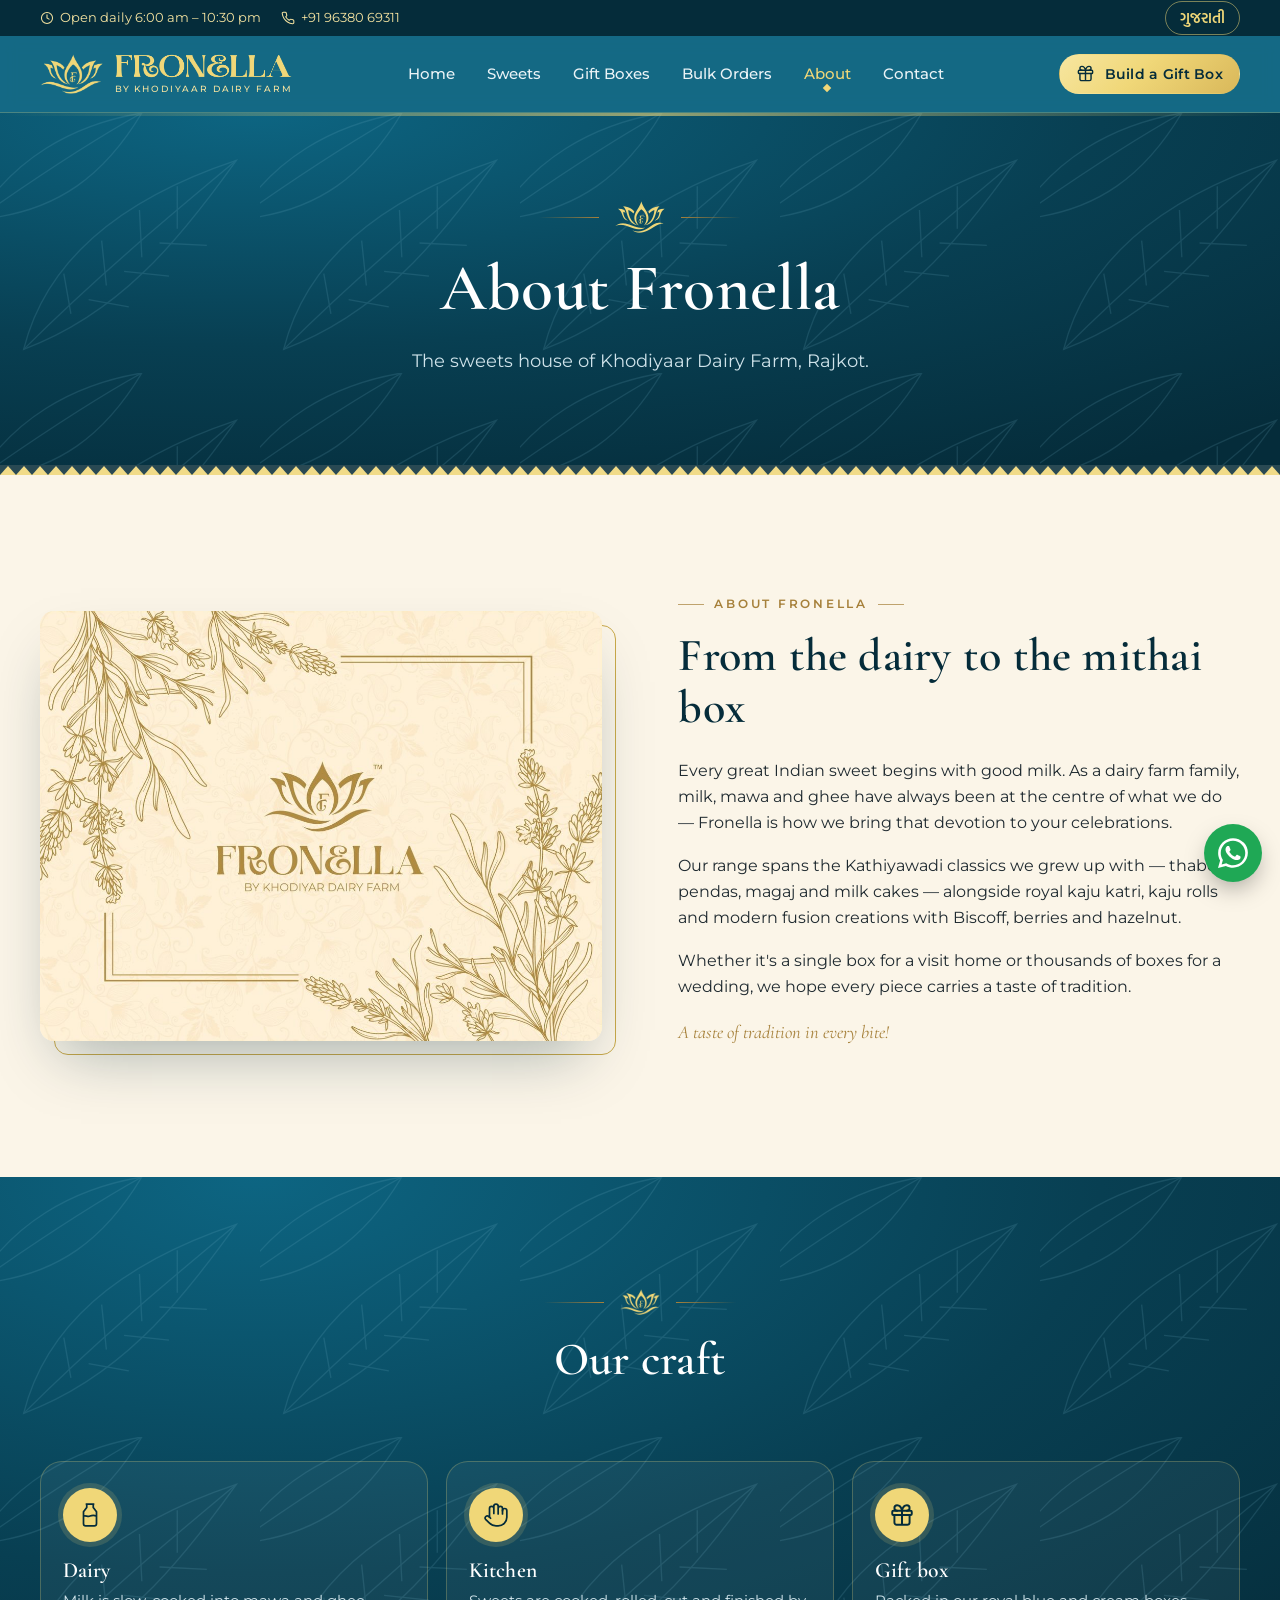
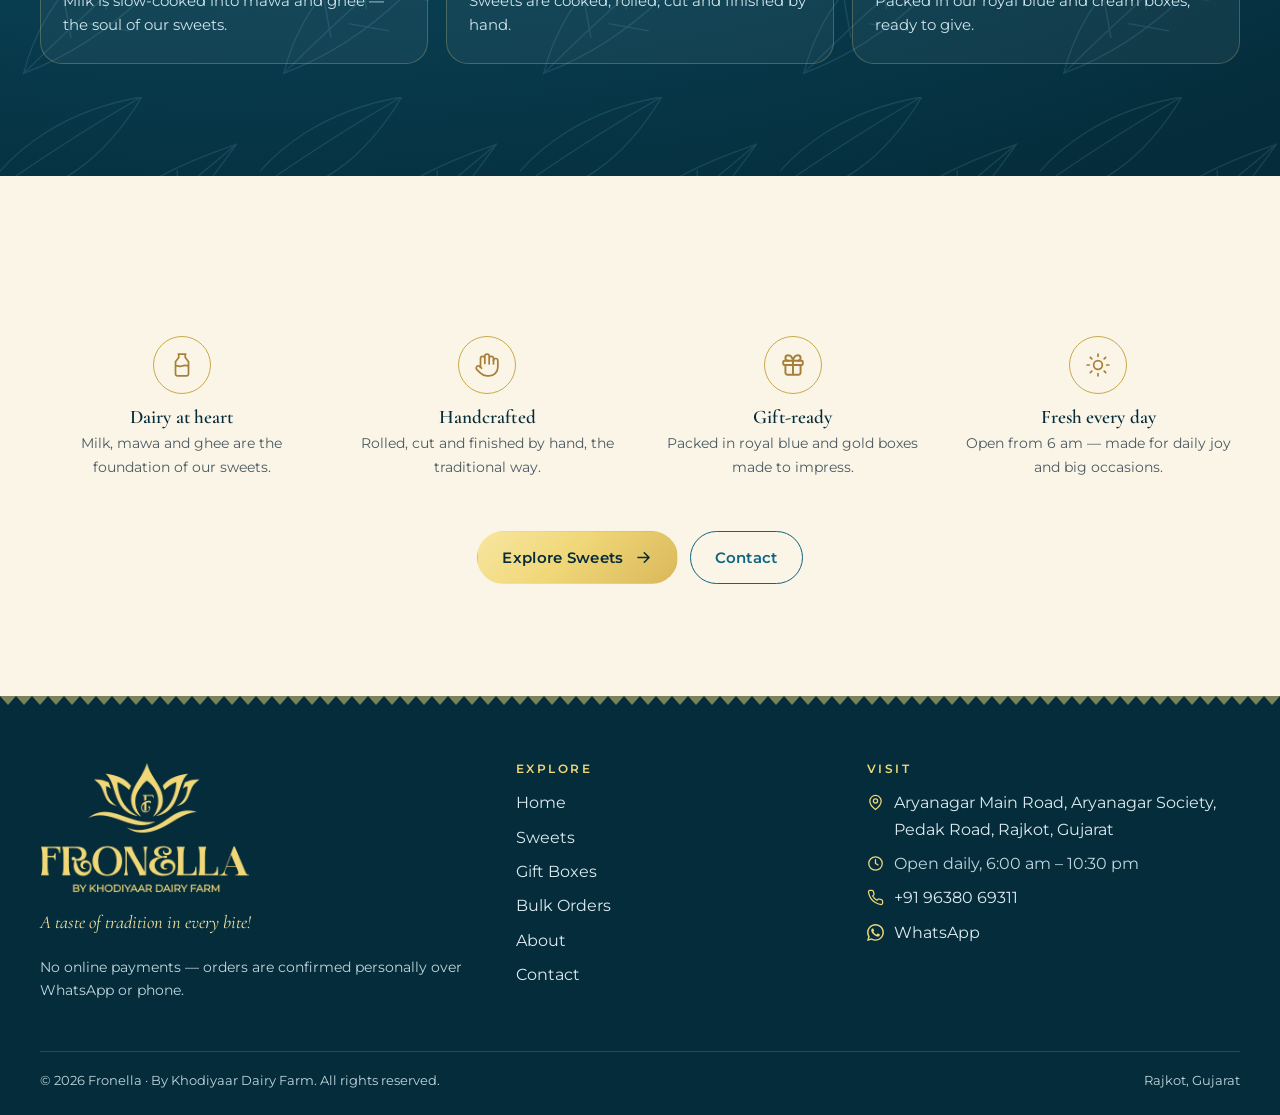
==== about.html @ 1dfb6f1a "home page design" ====
<!doctype html>
<html lang="en">
<head>
<meta charset="utf-8">
<meta name="viewport" content="width=device-width, initial-scale=1">
<title>About Fronella — By Khodiyaar Dairy Farm</title>
<meta name="description" content="Fronella is the sweets house of Khodiyaar Dairy Farm in Rajkot, Gujarat.">
<meta name="theme-color" content="#0D6582">
<meta property="og:title" content="About Fronella — By Khodiyaar Dairy Farm">
<meta property="og:description" content="Fronella is the sweets house of Khodiyaar Dairy Farm in Rajkot, Gujarat.">
<meta property="og:image" content="assets/img/og-image.jpg">
<meta property="og:type" content="website">
<link rel="icon" type="image/png" href="assets/img/favicon.png">
<link rel="apple-touch-icon" href="assets/img/apple-touch-icon.png">
<link rel="preconnect" href="https://fonts.googleapis.com">
<link rel="preconnect" href="https://fonts.gstatic.com" crossorigin>
<link rel="stylesheet" href="https://fonts.googleapis.com/css2?family=Cormorant+Garamond:ital,wght@0,500;0,600;0,700;1,500&family=Hind+Vadodara:wght@400;500;600&family=Montserrat:wght@400;500;600;700&family=Noto+Serif+Gujarati:wght@500;600&display=swap">
<link rel="stylesheet" href="assets/css/style.css">
</head>
<body data-page="about">
<a class="sr-only" href="#main" data-i18n="skip">Skip to content</a>
<div class="topbar">
  <div class="container">
    <div class="tb-left">
      <span class="tb-hours"><svg viewBox="0 0 24 24" fill="none" stroke="currentColor" stroke-width="1.8" stroke-linecap="round" aria-hidden="true"><circle cx="12" cy="12" r="9.5"/><path d="M12 6.5V12l3.5 2"/></svg><span data-i18n="top.hours">Open daily 6:00 am – 10:30 pm</span></span>
      <a data-href="tel" href="tel:+919638069311"><svg viewBox="0 0 24 24" fill="none" stroke="currentColor" stroke-width="1.8" stroke-linecap="round" stroke-linejoin="round" aria-hidden="true"><path d="M22 16.9v3a2 2 0 0 1-2.2 2 19.8 19.8 0 0 1-8.6-3.1 19.5 19.5 0 0 1-6-6A19.8 19.8 0 0 1 2.1 4.2 2 2 0 0 1 4.1 2h3a2 2 0 0 1 2 1.7c.1 1 .4 1.9.7 2.8a2 2 0 0 1-.5 2.1L8 9.9a16 16 0 0 0 6 6l1.3-1.3a2 2 0 0 1 2.1-.4c.9.3 1.8.6 2.8.7a2 2 0 0 1 1.7 2z"/></svg><span class="tb-num" data-site="phone">+91 96380 69311</span></a>
    </div>
    <button class="lang-toggle" type="button" data-i18n-aria="lang.label" aria-label="Switch language"><span class="gu-font" data-i18n="lang.switch">ગુજરાતી</span></button>
  </div>
</div>
<header class="site-header">
  <div class="container nav">
    <a class="brand" href="index.html" aria-label="Fronella — home">
      <img class="lotus" src="assets/img/lotus-gold.png" alt="" width="63" height="40">
      <span class="brand-text"><img class="wordmark" src="assets/img/wordmark-gold.png" alt="Fronella" width="158" height="24"><small data-site="byline">By Khodiyaar Dairy Farm</small></span>
    </a>
    <nav aria-label="Main">
      <ul class="nav-links" id="nav-links">
        <li><a href="index.html" data-nav="home" data-i18n="nav.home">Home</a></li>
        <li><a href="sweets.html" data-nav="sweets" data-i18n="nav.sweets">Sweets</a></li>
        <li><a href="gift-boxes.html" data-nav="gift" data-i18n="nav.gift">Gift Boxes</a></li>
        <li><a href="bulk-orders.html" data-nav="bulk" data-i18n="nav.bulk">Bulk Orders</a></li>
        <li><a href="about.html" data-nav="about" data-i18n="nav.about">About</a></li>
        <li><a href="contact.html" data-nav="contact" data-i18n="nav.contact">Contact</a></li>
      </ul>
    </nav>
    <div class="nav-cta">
      <a class="btn btn-gold btn-sm" href="gift-boxes.html#builder"><svg viewBox="0 0 24 24" fill="none" stroke="currentColor" stroke-width="1.8" stroke-linecap="round" stroke-linejoin="round" aria-hidden="true"><rect x="3" y="8" width="18" height="4" rx="1"/><path d="M12 8v13M19 12v7a2 2 0 0 1-2 2H7a2 2 0 0 1-2-2v-7M7.5 8a2.5 2.5 0 0 1 0-5C11 3 12 8 12 8s1-5 4.5-5a2.5 2.5 0 0 1 0 5"/></svg><span data-i18n="cta.build">Build a Gift Box</span></a>
      <button class="menu-btn" type="button" aria-controls="nav-links" aria-expanded="false" data-i18n-aria="nav.menu" aria-label="Menu"><svg viewBox="0 0 24 24" fill="none" stroke="currentColor" stroke-width="1.8" stroke-linecap="round" aria-hidden="true"><path d="M4 7h16M4 12h16M4 17h10"/></svg></button>
    </div>
  </div>
</header>
<main id="main">
<section class="page-hero bg-deep leaf-bg">
    <div class="container">
      <div class="divider-lotus"><img src="assets/img/lotus-gold.png" alt="" width="50" height="32"></div>
      <h1 data-i18n="about.title">About Fronella</h1>
      <p class="lead" data-i18n="about.lead">The sweets house of Khodiyaar Dairy Farm, Rajkot.</p>
    </div>
  </section>
  <div class="gold-border" style="background-color:var(--teal-900)"></div>
  <section class="section">
    <div class="container split">
      <div class="reveal"><div class="frame-img"><img src="assets/img/box-classic-cream.jpg" alt="Fronella classic cream gift box" width="1100" height="843" loading="lazy"></div></div>
      <div class="reveal">
        <span class="eyebrow" data-i18n="home.about.eyebrow">About Fronella</span>
        <h2 data-i18n="about.story.title">From the dairy to the mithai box</h2>
        <p data-i18n="about.story.p1"></p>
        <p data-i18n="about.story.p2"></p>
        <p data-i18n="about.story.p3"></p>
        <p class="footer-tag" style="color:var(--antique)" data-i18n="tagline">A taste of tradition in every bite!</p>
      </div>
    </div>
  </section>
  <section class="section bg-deep leaf-bg">
    <div class="container">
      <div class="section-head center"><div class="divider-lotus"><img src="assets/img/lotus-gold.png" alt="" width="41" height="26"></div><h2 data-i18n="about.process.title">Our craft</h2></div>
      <div class="occ-grid" style="grid-template-columns:repeat(auto-fit,minmax(220px,1fr))">
        <div class="occ-card reveal"><span class="ic"><svg viewBox="0 0 24 24" fill="none" stroke="currentColor" stroke-width="1.6" stroke-linejoin="round" aria-hidden="true"><path d="M8 2h8M9 2v3l-3 4v11a2 2 0 0 0 2 2h8a2 2 0 0 0 2-2V9l-3-4V2"/><path d="M6 13c2-1 4 1 6 0s4-1 6 0"/></svg></span><h3 data-i18n="about.p1">Dairy</h3><p data-i18n="about.p1.d"></p></div>
        <div class="occ-card reveal"><span class="ic"><svg viewBox="0 0 24 24" fill="none" stroke="currentColor" stroke-width="1.6" stroke-linecap="round" stroke-linejoin="round" aria-hidden="true"><path d="M18 11V6a2 2 0 0 0-4 0v5M14 10V4a2 2 0 0 0-4 0v6M10 10.5V6a2 2 0 0 0-4 0v8"/><path d="M18 8a2 2 0 1 1 4 0v6a8 8 0 0 1-8 8h-2c-2.8 0-4.5-.9-6-2.4l-3.6-3.6a2 2 0 0 1 2.8-2.8L7 15"/></svg></span><h3 data-i18n="about.p2">Kitchen</h3><p data-i18n="about.p2.d"></p></div>
        <div class="occ-card reveal"><span class="ic"><svg viewBox="0 0 24 24" fill="none" stroke="currentColor" stroke-width="1.8" stroke-linecap="round" stroke-linejoin="round" aria-hidden="true"><rect x="3" y="8" width="18" height="4" rx="1"/><path d="M12 8v13M19 12v7a2 2 0 0 1-2 2H7a2 2 0 0 1-2-2v-7M7.5 8a2.5 2.5 0 0 1 0-5C11 3 12 8 12 8s1-5 4.5-5a2.5 2.5 0 0 1 0 5"/></svg></span><h3 data-i18n="about.p3">Gift box</h3><p data-i18n="about.p3.d"></p></div>
      </div>
    </div>
  </section>
  <section class="section">
    <div class="container">
      <div class="values">
        <div class="value reveal"><span class="ic"><svg viewBox="0 0 24 24" fill="none" stroke="currentColor" stroke-width="1.6" stroke-linejoin="round" aria-hidden="true"><path d="M8 2h8M9 2v3l-3 4v11a2 2 0 0 0 2 2h8a2 2 0 0 0 2-2V9l-3-4V2"/><path d="M6 13c2-1 4 1 6 0s4-1 6 0"/></svg></span><h3 data-i18n="val.dairy">Dairy at heart</h3><p data-i18n="val.dairy.d">Milk, mawa and ghee are the foundation of our sweets.</p></div>
        <div class="value reveal"><span class="ic"><svg viewBox="0 0 24 24" fill="none" stroke="currentColor" stroke-width="1.6" stroke-linecap="round" stroke-linejoin="round" aria-hidden="true"><path d="M18 11V6a2 2 0 0 0-4 0v5M14 10V4a2 2 0 0 0-4 0v6M10 10.5V6a2 2 0 0 0-4 0v8"/><path d="M18 8a2 2 0 1 1 4 0v6a8 8 0 0 1-8 8h-2c-2.8 0-4.5-.9-6-2.4l-3.6-3.6a2 2 0 0 1 2.8-2.8L7 15"/></svg></span><h3 data-i18n="val.hand">Handcrafted</h3><p data-i18n="val.hand.d">Rolled, cut and finished by hand, the traditional way.</p></div>
        <div class="value reveal"><span class="ic"><svg viewBox="0 0 24 24" fill="none" stroke="currentColor" stroke-width="1.8" stroke-linecap="round" stroke-linejoin="round" aria-hidden="true"><rect x="3" y="8" width="18" height="4" rx="1"/><path d="M12 8v13M19 12v7a2 2 0 0 1-2 2H7a2 2 0 0 1-2-2v-7M7.5 8a2.5 2.5 0 0 1 0-5C11 3 12 8 12 8s1-5 4.5-5a2.5 2.5 0 0 1 0 5"/></svg></span><h3 data-i18n="val.gift">Gift-ready</h3><p data-i18n="val.gift.d">Packed in royal blue and gold boxes made to impress.</p></div>
        <div class="value reveal"><span class="ic"><svg viewBox="0 0 24 24" fill="none" stroke="currentColor" stroke-width="1.6" stroke-linecap="round" aria-hidden="true"><circle cx="12" cy="12" r="4"/><path d="M12 2v2M12 20v2M4.9 4.9l1.4 1.4M17.7 17.7l1.4 1.4M2 12h2M20 12h2M4.9 19.1l1.4-1.4M17.7 6.3l1.4-1.4"/></svg></span><h3 data-i18n="val.fresh">Fresh every day</h3><p data-i18n="val.fresh.d">Open from 6 am — made for daily joy and big occasions.</p></div>
      </div>
      <div class="btn-row" style="justify-content:center;margin-top:44px">
        <a class="btn btn-gold" href="sweets.html"><span data-i18n="cta.explore">Explore Sweets</span><svg viewBox="0 0 24 24" fill="none" stroke="currentColor" stroke-width="2" stroke-linecap="round" stroke-linejoin="round" aria-hidden="true"><path d="M5 12h14M13 6l6 6-6 6"/></svg></a>
        <a class="btn btn-outline" href="contact.html"><span data-i18n="nav.contact">Contact</span></a>
      </div>
    </div>
  </section>

</main>
<footer class="site-footer">
  <div class="gold-border flip"></div>
  <div class="container">
    <div class="footer-grid">
      <div>
        <img class="footer-logo" src="assets/img/logo-gold.png" alt="Fronella — By Khodiyaar Dairy Farm" width="210" height="132" loading="lazy">
        <p class="footer-tag" data-i18n="tagline">A taste of tradition in every bite!</p>
        <p style="font-size:.85rem" data-i18n="footer.note">No online payments — orders are confirmed personally over WhatsApp or phone.</p>
      </div>
      <div>
        <h4 data-i18n="footer.explore">Explore</h4>
        <ul>
          <li><a href="index.html" data-i18n="nav.home">Home</a></li>
          <li><a href="sweets.html" data-i18n="nav.sweets">Sweets</a></li>
          <li><a href="gift-boxes.html" data-i18n="nav.gift">Gift Boxes</a></li>
          <li><a href="bulk-orders.html" data-i18n="nav.bulk">Bulk Orders</a></li>
          <li><a href="about.html" data-i18n="nav.about">About</a></li>
          <li><a href="contact.html" data-i18n="nav.contact">Contact</a></li>
        </ul>
      </div>
      <div>
        <h4 data-i18n="footer.visit">Visit</h4>
        <ul class="footer-contact">
          <li><svg viewBox="0 0 24 24" fill="none" stroke="currentColor" stroke-width="1.8" stroke-linecap="round" stroke-linejoin="round" aria-hidden="true"><path d="M20 10c0 6-8 12-8 12s-8-6-8-12a8 8 0 0 1 16 0z"/><circle cx="12" cy="10" r="3"/></svg><a data-href="map" href="#" target="_blank" rel="noopener"><span data-site="address">Aryanagar Main Road, Aryanagar Society, Pedak Road, Rajkot, Gujarat</span></a></li>
          <li><svg viewBox="0 0 24 24" fill="none" stroke="currentColor" stroke-width="1.8" stroke-linecap="round" aria-hidden="true"><circle cx="12" cy="12" r="9.5"/><path d="M12 6.5V12l3.5 2"/></svg><span data-site="hours">Open daily, 6:00 am – 10:30 pm</span></li>
          <li><svg viewBox="0 0 24 24" fill="none" stroke="currentColor" stroke-width="1.8" stroke-linecap="round" stroke-linejoin="round" aria-hidden="true"><path d="M22 16.9v3a2 2 0 0 1-2.2 2 19.8 19.8 0 0 1-8.6-3.1 19.5 19.5 0 0 1-6-6A19.8 19.8 0 0 1 2.1 4.2 2 2 0 0 1 4.1 2h3a2 2 0 0 1 2 1.7c.1 1 .4 1.9.7 2.8a2 2 0 0 1-.5 2.1L8 9.9a16 16 0 0 0 6 6l1.3-1.3a2 2 0 0 1 2.1-.4c.9.3 1.8.6 2.8.7a2 2 0 0 1 1.7 2z"/></svg><a data-href="tel" href="tel:+919638069311"><span data-site="phone">+91 96380 69311</span></a></li>
          <li><svg viewBox="0 0 24 24" fill="currentColor" aria-hidden="true"><path d="M17.5 14.4c-.3-.1-1.8-.9-2-1-.3-.1-.5-.1-.7.1-.2.3-.8 1-.9 1.2-.2.2-.3.2-.6.1-.3-.1-1.3-.5-2.4-1.5-.9-.8-1.5-1.8-1.7-2.1-.2-.3 0-.5.1-.6l.4-.5c.2-.2.2-.3.3-.5.1-.2 0-.4 0-.5l-.9-2.2c-.2-.6-.5-.5-.7-.5h-.6c-.2 0-.5.1-.8.4-.3.3-1 1-1 2.5s1.1 2.9 1.2 3.1c.1.2 2.1 3.2 5.1 4.5.7.3 1.3.5 1.7.6.7.2 1.4.2 1.9.1.6-.1 1.8-.7 2-1.4.2-.7.2-1.3.2-1.4-.1-.1-.3-.2-.6-.3zM12 21.8c-1.8 0-3.5-.5-5-1.4l-.4-.2-3.7 1 1-3.6-.2-.4C2.7 15.6 2.2 13.8 2.2 12 2.2 6.6 6.6 2.2 12 2.2c2.6 0 5.1 1 6.9 2.9 1.8 1.8 2.9 4.3 2.9 6.9 0 5.4-4.4 9.8-9.8 9.8zm8.4-18.2C18.1 1.3 15.2.1 12 .1 5.5.1.1 5.4.1 12c0 2.1.5 4.1 1.6 5.9L0 24l6.3-1.7c1.7.9 3.7 1.4 5.7 1.4 6.6 0 11.9-5.3 11.9-11.9 0-3.2-1.2-6.2-3.5-8.4z"/></svg><a data-href="wa" href="https://wa.me/919638069311" target="_blank" rel="noopener">WhatsApp</a></li>
        </ul>
      </div>
    </div>
    <div class="footer-bottom">
      <span>© <span id="year">2026</span> Fronella · <span data-site="byline">By Khodiyaar Dairy Farm</span>. <span data-i18n="footer.rights">All rights reserved.</span></span>
      <span>Rajkot, Gujarat</span>
    </div>
  </div>
</footer>
<a class="wa-float" data-href="wa" href="https://wa.me/919638069311" target="_blank" rel="noopener" aria-label="WhatsApp"><svg viewBox="0 0 24 24" fill="currentColor" aria-hidden="true"><path d="M17.5 14.4c-.3-.1-1.8-.9-2-1-.3-.1-.5-.1-.7.1-.2.3-.8 1-.9 1.2-.2.2-.3.2-.6.1-.3-.1-1.3-.5-2.4-1.5-.9-.8-1.5-1.8-1.7-2.1-.2-.3 0-.5.1-.6l.4-.5c.2-.2.2-.3.3-.5.1-.2 0-.4 0-.5l-.9-2.2c-.2-.6-.5-.5-.7-.5h-.6c-.2 0-.5.1-.8.4-.3.3-1 1-1 2.5s1.1 2.9 1.2 3.1c.1.2 2.1 3.2 5.1 4.5.7.3 1.3.5 1.7.6.7.2 1.4.2 1.9.1.6-.1 1.8-.7 2-1.4.2-.7.2-1.3.2-1.4-.1-.1-.3-.2-.6-.3zM12 21.8c-1.8 0-3.5-.5-5-1.4l-.4-.2-3.7 1 1-3.6-.2-.4C2.7 15.6 2.2 13.8 2.2 12 2.2 6.6 6.6 2.2 12 2.2c2.6 0 5.1 1 6.9 2.9 1.8 1.8 2.9 4.3 2.9 6.9 0 5.4-4.4 9.8-9.8 9.8zm8.4-18.2C18.1 1.3 15.2.1 12 .1 5.5.1.1 5.4.1 12c0 2.1.5 4.1 1.6 5.9L0 24l6.3-1.7c1.7.9 3.7 1.4 5.7 1.4 6.6 0 11.9-5.3 11.9-11.9 0-3.2-1.2-6.2-3.5-8.4z"/></svg></a>
<script src="assets/js/data.js"></script>
<script src="assets/js/products.js"></script>
<script src="assets/js/i18n.js"></script>
<script src="assets/js/art.js"></script>
<script src="assets/js/main.js"></script>
</body>
</html>
---- assets/css/style.css ----
/* =====================================================================
   FRONELLA — Royal Modern stylesheet
   Primary #0D6582 · Secondary #F0D778
   ===================================================================== */
:root {
  --teal: #0D6582;
  --teal-700: #0A5068;
  --teal-800: #083F52;
  --teal-900: #052C3A;
  --teal-50: #E8F2F5;
  --gold: #F0D778;
  --gold-300: #F5E3A0;
  --gold-600: #C9A949;
  --antique: #A6803A;       /* gold that reads on cream */
  --antique-700: #86662B;
  --cream: #FBF5E8;
  --ivory: #FFFCF5;
  --paper: #F6EEDC;
  --ink: #1F2A30;
  --ink-soft: #4A5A62;
  --line: #E7DCC2;
  --danger: #B3261E;
  --ok: #2E7D4F;

  --font-display: "Cormorant Garamond", "Noto Serif Gujarati", Georgia, serif;
  --font-body: "Montserrat", "Hind Vadodara", system-ui, -apple-system, "Segoe UI", sans-serif;

  --radius: 14px;
  --radius-lg: 22px;
  --shadow-sm: 0 2px 8px rgba(5, 44, 58, .06);
  --shadow: 0 12px 32px -12px rgba(5, 44, 58, .22);
  --shadow-lg: 0 30px 60px -20px rgba(5, 44, 58, .35);
  --container: 1200px;
  --header-h: 76px;
}
html[lang="gu"] {
  --font-display: "Noto Serif Gujarati", "Cormorant Garamond", Georgia, serif;
  --font-body: "Hind Vadodara", "Montserrat", system-ui, sans-serif;
}

*, *::before, *::after { box-sizing: border-box; }
html { scroll-behavior: smooth; -webkit-text-size-adjust: 100%; }
body {
  margin: 0; font-family: var(--font-body); color: var(--ink); background: var(--cream);
  font-size: 16px; line-height: 1.65; -webkit-font-smoothing: antialiased; overflow-x: hidden;
}
html[lang="gu"] body { font-size: 17px; line-height: 1.75; }
img { max-width: 100%; height: auto; display: block; }
a { color: inherit; }
button, input, select, textarea { font: inherit; color: inherit; }
:focus-visible { outline: 3px solid var(--gold); outline-offset: 2px; border-radius: 6px; }
.sr-only { position: absolute; width: 1px; height: 1px; overflow: hidden; clip: rect(0 0 0 0); white-space: nowrap; }
.container { width: min(100% - 32px, var(--container)); margin-inline: auto; }

h1, h2, h3, h4 { font-family: var(--font-display); font-weight: 600; line-height: 1.15; margin: 0 0 .5em; color: var(--teal-900); letter-spacing: .005em; }
html[lang="gu"] h1, html[lang="gu"] h2, html[lang="gu"] h3 { line-height: 1.35; font-weight: 600; }
h1 { font-size: clamp(2.3rem, 5.2vw, 4.1rem); }
h2 { font-size: clamp(1.9rem, 3.6vw, 2.9rem); }
h3 { font-size: 1.45rem; }
html[lang="gu"] h1 { font-size: clamp(2rem, 4.4vw, 3.4rem); }
html[lang="gu"] h2 { font-size: clamp(1.6rem, 3vw, 2.4rem); }
p { margin: 0 0 1em; }
.lead { font-size: 1.1rem; color: var(--ink-soft); max-width: 62ch; }
.eyebrow {
  display: inline-flex; align-items: center; gap: 10px; font-family: var(--font-body);
  font-size: .78rem; font-weight: 600; letter-spacing: .22em; text-transform: uppercase; color: var(--antique); margin-bottom: 14px;
}
html[lang="gu"] .eyebrow { letter-spacing: .04em; font-size: .9rem; }
.eyebrow::before, .eyebrow::after { content: ""; width: 26px; height: 1px; background: currentColor; opacity: .7; }
.center { text-align: center; }
.center .lead { margin-inline: auto; }

/* ---------- Buttons ---------- */
.btn {
  --bg: var(--teal); --fg: #fff; --bd: transparent;
  display: inline-flex; align-items: center; justify-content: center; gap: 10px;
  padding: 13px 24px; min-height: 48px; border-radius: 999px; border: 1.5px solid var(--bd);
  background: var(--bg); color: var(--fg); font-weight: 600; font-size: .95rem; letter-spacing: .02em;
  text-decoration: none; cursor: pointer; transition: transform .2s, box-shadow .2s, background .2s, color .2s;
  white-space: nowrap;
}
.btn:hover { transform: translateY(-1px); box-shadow: var(--shadow); }
.btn:active { transform: translateY(0); }
.btn svg { width: 19px; height: 19px; flex: none; }
.btn-gold { --bg: linear-gradient(135deg, #F7E6A0, #F0D778 45%, #D9B85A); --fg: var(--teal-900); background: var(--bg); }
.btn-outline { --bg: transparent; --fg: var(--teal); --bd: var(--teal); }
.btn-outline-light { --bg: transparent; --fg: var(--gold); --bd: rgba(240,215,120,.6); }
.btn-wa { --bg: #1FA855; --fg: #fff; }
.btn-ghost { --bg: transparent; --fg: var(--teal); padding-inline: 12px; }
.btn-sm { padding: 8px 16px; min-height: 38px; font-size: .85rem; }
.btn-block { width: 100%; }
.btn[disabled] { opacity: .45; cursor: not-allowed; transform: none; box-shadow: none; }
.btn-row { display: flex; flex-wrap: wrap; gap: 12px; }

/* ---------- Header ---------- */
.topbar { background: var(--teal-900); color: var(--gold-300); font-size: .8rem; }
.topbar .container { display: flex; align-items: center; justify-content: space-between; gap: 16px; min-height: 36px; }
.topbar a { text-decoration: none; }
.topbar .tb-left { display: flex; gap: 20px; align-items: center; }
.topbar .tb-left span, .topbar .tb-left a { display: inline-flex; align-items: center; gap: 6px; }
.topbar svg { width: 14px; height: 14px; }
.lang-toggle {
  border: 1px solid rgba(240,215,120,.5); background: transparent; color: var(--gold); border-radius: 999px;
  padding: 3px 14px; cursor: pointer; font-size: .8rem; font-weight: 600; display: inline-flex; gap: 6px; align-items: center;
}
.lang-toggle:hover { background: rgba(240,215,120,.12); }
.lang-toggle .gu-font { font-family: "Hind Vadodara", sans-serif; font-size: .95rem; }

.site-header {
  position: sticky; top: 0; z-index: 50; background: rgba(13,101,130,.97);
  backdrop-filter: saturate(140%) blur(8px); border-bottom: 1px solid rgba(240,215,120,.25);
}
.site-header::after { /* gold pinstripe */
  content: ""; position: absolute; left: 0; right: 0; bottom: -4px; height: 3px;
  background: linear-gradient(90deg, transparent, rgba(240,215,120,.6), transparent);
}
.nav { display: flex; align-items: center; justify-content: space-between; height: var(--header-h); gap: 20px; }
.brand { display: inline-flex; align-items: center; gap: 12px; text-decoration: none; }
.brand img.lotus { height: 40px; width: auto; }
.brand .brand-text { display: flex; flex-direction: column; line-height: 1; }
.brand img.wordmark { height: 24px; width: auto; }
.brand small { color: var(--gold-300); font-size: .58rem; letter-spacing: .2em; text-transform: uppercase; margin-top: 6px; font-weight: 500; }
html[lang="gu"] .brand small { letter-spacing: .02em; font-size: .72rem; text-transform: none; }
.nav-links { display: flex; align-items: center; gap: 4px; list-style: none; margin: 0; padding: 0; }
.nav-links a {
  color: #EAF3F6; text-decoration: none; font-weight: 500; font-size: .92rem; padding: 10px 14px; border-radius: 999px;
  position: relative; transition: color .2s;
}
.nav-links a:hover { color: var(--gold); }
.nav-links a[aria-current="page"] { color: var(--gold); }
.nav-links a[aria-current="page"]::after {
  content: ""; position: absolute; left: 50%; bottom: 2px; width: 6px; height: 6px; background: var(--gold);
  transform: translateX(-50%) rotate(45deg);
}
.nav-cta { display: flex; align-items: center; gap: 10px; }
.menu-btn { display: none; background: none; border: 1px solid rgba(240,215,120,.5); color: var(--gold); border-radius: 12px; width: 46px; height: 46px; cursor: pointer; }
.menu-btn svg { width: 22px; height: 22px; margin: auto; }

@media (max-width: 1060px) {
  .nav-cta .btn-gold { display: none; }
}
@media (max-width: 900px) {
  .menu-btn { display: grid; place-items: center; }
  .nav-links {
    position: fixed; inset: calc(var(--header-h) + 36px) 0 auto 0; flex-direction: column; align-items: stretch; gap: 0;
    background: var(--teal-800); padding: 12px 16px 24px; border-bottom: 1px solid rgba(240,215,120,.3);
    transform: translateY(-12px); opacity: 0; pointer-events: none; transition: .25s; box-shadow: var(--shadow-lg);
  }
  .nav-links.open { transform: none; opacity: 1; pointer-events: auto; }
  .nav-links a { display: block; padding: 14px 8px; border-bottom: 1px solid rgba(255,255,255,.08); border-radius: 0; font-size: 1.05rem; }
  .nav-links a[aria-current="page"]::after { left: auto; right: 10px; top: 50%; transform: translateY(-50%) rotate(45deg); }
  .topbar .tb-hours { display: none; }
}
@media (max-width: 520px) {
  .brand img.lotus { height: 34px; }
  .brand img.wordmark { height: 20px; }
  .topbar .tb-left a .tb-num { display: none; }
}

/* ---------- Ornaments ---------- */
.leaf-bg { position: relative; isolation: isolate; }
.leaf-bg::before {
  content: ""; position: absolute; inset: 0; z-index: -1; opacity: .16; pointer-events: none;
  background-image: url("data:image/svg+xml,%3Csvg xmlns='http://www.w3.org/2000/svg' width='220' height='220' viewBox='0 0 220 220'%3E%3Cg fill='none' stroke='%2378B9CF' stroke-width='1.1'%3E%3Cpath d='M20 200C40 120 110 70 200 40C150 110 100 170 20 200Z'/%3E%3Cpath d='M20 200C80 140 140 90 200 40'/%3E%3Cpath d='M60 170l-6-34M90 146l-4-38M120 122l-2-40M150 98l0-36M75 158l34 6M105 134l38 4M135 110l40 2'/%3E%3Cpath d='M-20 90C10 40 60 10 120 0C90 50 50 85-20 90Z'/%3E%3Cpath d='M-20 90C30 55 75 25 120 0'/%3E%3C/g%3E%3C/svg%3E");
  background-size: 260px;
}
.gold-border {
  --zig: url("data:image/svg+xml,%3Csvg xmlns='http://www.w3.org/2000/svg' width='16' height='10' viewBox='0 0 16 10'%3E%3Cpath d='M0 10L8 1L16 10Z' fill='%23F0D778'/%3E%3C/svg%3E");
  height: 10px; background: var(--zig) repeat-x; background-size: 16px 10px; opacity: .85;
}
.gold-border.flip { transform: scaleY(-1); }
.divider-lotus { display: flex; align-items: center; justify-content: center; gap: 16px; margin: 0 auto 18px; color: var(--antique); }
.divider-lotus::before, .divider-lotus::after { content: ""; height: 1px; width: 60px; background: linear-gradient(90deg, transparent, currentColor); }
.divider-lotus::after { transform: scaleX(-1); }
.divider-lotus img { height: 26px; width: auto; }

/* ---------- Sections ---------- */
.section { padding: clamp(64px, 9vw, 112px) 0; }
.section-tight { padding: clamp(40px, 6vw, 72px) 0; }
.section-head { margin-bottom: clamp(32px, 4vw, 52px); }
.section-head.center { display: flex; flex-direction: column; align-items: center; }
.bg-ivory { background: var(--ivory); }
.bg-paper { background: var(--paper); }
.bg-teal { background: var(--teal); color: #EAF3F6; }
.bg-deep { background: radial-gradient(120% 120% at 20% 0%, var(--teal) 0%, var(--teal-800) 55%, var(--teal-900) 100%); color: #EAF3F6; }
.bg-teal h1, .bg-teal h2, .bg-teal h3, .bg-deep h1, .bg-deep h2, .bg-deep h3 { color: #fff; }
.bg-teal .lead, .bg-deep .lead { color: #CFE3EA; }
.bg-teal .eyebrow, .bg-deep .eyebrow { color: var(--gold); }
.gold-text { color: var(--gold); }
.on-dark .gold-text, .bg-deep .gold-text { color: var(--gold); }
em.gilt { font-style: italic; color: var(--antique); }
.bg-deep em.gilt { color: var(--gold); }

/* ---------- Hero ---------- */
.hero { position: relative; overflow: hidden; }
.hero .container { display: grid; grid-template-columns: 1.05fr .95fr; gap: clamp(32px, 5vw, 72px); align-items: center; padding: clamp(56px, 8vw, 104px) 0; }
.hero h1 { color: #fff; }
.hero h1 em { color: var(--gold); font-style: italic; font-weight: 500; }
.hero .lead { color: #D3E6EC; font-size: 1.15rem; }
.hero .btn-row { margin-top: 30px; }
.hero-meta { display: flex; flex-wrap: wrap; gap: 22px; margin-top: 36px; color: var(--gold-300); font-size: .88rem; }
.hero-meta span { display: inline-flex; gap: 8px; align-items: center; }
.hero-meta svg { width: 17px; height: 17px; }
.hero-visual { position: relative; justify-self: center; width: min(100%, 520px); }
.hero-visual::before {
  content: ""; position: absolute; inset: -10%; border-radius: 50%;
  background: radial-gradient(closest-side, rgba(240,215,120,.35), transparent 70%); filter: blur(10px);
}
.hero-visual img { position: relative; border-radius: 10px; box-shadow: 0 40px 80px -30px rgba(0,0,0,.6), 0 0 0 1px rgba(240,215,120,.35); transform: rotate(-3deg); }
.hero-visual .hero-badge {
  position: absolute; right: -6px; bottom: 9%; background: var(--ivory); color: var(--teal-900); border-radius: 16px;
  padding: 14px 18px; box-shadow: var(--shadow-lg); display: flex; gap: 12px; align-items: center; max-width: 240px; transform: rotate(2deg);
  border: 1px solid var(--line);
}
.hero-badge img { width: 42px; height: auto; }
.hero-badge strong { display: block; font-family: var(--font-display); font-size: 1.15rem; line-height: 1.1; }
.hero-badge span { font-size: .78rem; color: var(--ink-soft); }
@media (max-width: 900px) {
  .hero .container { grid-template-columns: 1fr; text-align: center; }
  .hero .lead { margin-inline: auto; }
  .hero .btn-row, .hero-meta { justify-content: center; }
  .hero-visual { width: min(86%, 400px); margin-bottom: 28px; }
  .hero-visual .hero-badge { bottom: -24px; left: 50%; right: auto; transform: translateX(-50%); white-space: nowrap; max-width: none; width: max-content; text-align: left; }
}

.page-hero { position: relative; overflow: hidden; padding: clamp(52px, 7vw, 88px) 0 clamp(44px, 6vw, 72px); text-align: center; }
.page-hero h1 { margin-bottom: .3em; }
.page-hero .lead { margin-inline: auto; }
.page-hero .divider-lotus img { height: 32px; }

/* ---------- Category tiles ---------- */
.cat-grid { display: grid; grid-template-columns: repeat(auto-fill, minmax(150px, 1fr)); gap: 16px; }
.cat-tile {
  display: flex; flex-direction: column; align-items: center; text-align: center; gap: 8px; padding: 20px 12px 18px;
  background: var(--ivory); border: 1px solid var(--line); border-radius: var(--radius); text-decoration: none;
  transition: transform .25s, box-shadow .25s, border-color .25s;
}
.cat-tile:hover { transform: translateY(-4px); box-shadow: var(--shadow); border-color: var(--gold-600); }
.cat-tile .art { width: 92px; height: 92px; }
.cat-tile strong { font-family: var(--font-display); font-size: 1.15rem; color: var(--teal-900); line-height: 1.2; }
html[lang="gu"] .cat-tile strong { font-size: 1rem; }
.cat-tile span { font-size: .78rem; color: var(--ink-soft); }

/* ---------- Product cards ---------- */
.grid { display: grid; gap: 22px; grid-template-columns: repeat(auto-fill, minmax(240px, 1fr)); }
.p-card {
  position: relative; display: flex; flex-direction: column; background: var(--ivory); border-radius: var(--radius-lg);
  border: 1px solid var(--line); overflow: hidden; transition: transform .3s, box-shadow .3s, border-color .3s;
}
.p-card:hover { transform: translateY(-4px); box-shadow: var(--shadow); border-color: #D9C48E; }
.p-media { position: relative; aspect-ratio: 1 / .82; background: var(--paper); cursor: pointer; overflow: hidden; border: 0; padding: 0; width: 100%; display: block; }
.p-media img, .p-media svg { width: 100%; height: 100%; object-fit: cover; transition: transform .5s; }
.p-card:hover .p-media img, .p-card:hover .p-media svg { transform: scale(1.04); }
.p-media .badge { position: absolute; top: 12px; left: 12px; }
.badge {
  display: inline-flex; align-items: center; gap: 6px; padding: 4px 10px; border-radius: 999px; font-size: .72rem; font-weight: 600;
  background: rgba(255,255,255,.92); color: var(--teal-800); border: 1px solid var(--line); letter-spacing: .02em;
}
.badge.warn { background: #FCEDEA; color: var(--danger); border-color: #F3C9C2; }
.badge.gold { background: var(--gold); color: var(--teal-900); border-color: var(--gold-600); }
.p-body { padding: 16px 18px 18px; display: flex; flex-direction: column; gap: 6px; flex: 1; }
.p-cat { font-size: .72rem; letter-spacing: .14em; text-transform: uppercase; color: var(--antique); font-weight: 600; }
html[lang="gu"] .p-cat { letter-spacing: .02em; font-size: .82rem; text-transform: none; }
.p-name { font-family: var(--font-display); font-size: 1.4rem; line-height: 1.15; color: var(--teal-900); margin: 0; font-weight: 600; }
html[lang="gu"] .p-name { font-size: 1.2rem; line-height: 1.35; }
.p-weight { font-size: .82rem; color: var(--ink-soft); }
.p-actions { display: flex; gap: 8px; margin-top: auto; padding-top: 12px; }
.p-actions .btn { flex: 1; padding-inline: 12px; }
.p-actions .btn-icon { flex: 0 0 auto; width: 40px; padding: 0; }
.p-card.is-off .p-media { filter: grayscale(.6); opacity: .8; }

/* ---------- Sweets page toolbar ---------- */
.toolbar {
  position: sticky; top: calc(var(--header-h) + 3px); z-index: 20; background: rgba(251,245,232,.96); backdrop-filter: blur(8px);
  border-bottom: 1px solid var(--line); padding: 14px 0;
}
.toolbar .container { display: flex; flex-direction: column; gap: 12px; }
.search { position: relative; max-width: 560px; width: 100%; }
.search svg { position: absolute; left: 16px; top: 50%; width: 18px; height: 18px; transform: translateY(-50%); color: var(--antique); }
.search input {
  width: 100%; padding: 13px 44px 13px 46px; border-radius: 999px; border: 1.5px solid var(--line); background: #fff; min-height: 48px;
}
.search input:focus { outline: none; border-color: var(--teal); box-shadow: 0 0 0 4px rgba(13,101,130,.12); }
.search .clear { position: absolute; right: 8px; top: 50%; transform: translateY(-50%); border: 0; background: none; cursor: pointer; padding: 8px; color: var(--ink-soft); display: none; }
.search.has-value .clear { display: block; }
.chips { display: flex; gap: 8px; overflow-x: auto; padding-bottom: 4px; scrollbar-width: thin; -webkit-overflow-scrolling: touch; }
.chip {
  flex: none; border: 1.5px solid var(--line); background: #fff; color: var(--teal-800); border-radius: 999px; padding: 7px 16px;
  font-size: .86rem; font-weight: 500; cursor: pointer; transition: .2s; white-space: nowrap;
}
.chip:hover { border-color: var(--teal); }
.chip[aria-pressed="true"] { background: var(--teal); color: #fff; border-color: var(--teal); }
.chip .n { opacity: .65; margin-left: 4px; font-size: .78em; }
.result-meta { font-size: .85rem; color: var(--ink-soft); }
.cat-section { margin-bottom: 56px; }
.cat-section header { display: flex; align-items: end; justify-content: space-between; gap: 16px; border-bottom: 1px solid var(--line); padding-bottom: 12px; margin-bottom: 24px; }
.cat-section h2 { font-size: clamp(1.5rem, 2.6vw, 2.1rem); margin: 0; }
.cat-section header p { margin: 0; color: var(--ink-soft); font-size: .92rem; }
.empty { text-align: center; padding: 60px 16px; color: var(--ink-soft); }
.empty img { width: 70px; margin: 0 auto 14px; opacity: .6; }

/* ---------- Modal ---------- */
.modal { position: fixed; inset: 0; z-index: 100; display: none; }
.modal.open { display: block; }
.modal-backdrop { position: absolute; inset: 0; background: rgba(5,44,58,.6); backdrop-filter: blur(3px); animation: fade .25s; }
.modal-panel {
  position: relative; margin: 4vh auto; width: min(100% - 24px, 980px); max-height: 92vh; overflow: auto; background: var(--ivory);
  border-radius: var(--radius-lg); box-shadow: var(--shadow-lg); display: grid; grid-template-columns: 1fr 1.05fr; animation: pop .3s;
  border: 1px solid var(--gold-600);
}
.modal-close {
  position: absolute; top: 12px; right: 12px; z-index: 3; width: 42px; height: 42px; border-radius: 50%; border: 1px solid var(--line);
  background: #fff; cursor: pointer; display: grid; place-items: center;
}
.modal-close svg { width: 18px; height: 18px; }
.m-gallery { background: var(--paper); padding: 20px; display: flex; flex-direction: column; gap: 12px; }
.m-main { aspect-ratio: 1; border-radius: var(--radius); overflow: hidden; background: #fff; position: relative; }
.m-main img, .m-main svg { width: 100%; height: 100%; object-fit: cover; }
.m-main .badge { position: absolute; left: 12px; bottom: 12px; }
.m-thumbs { display: flex; gap: 8px; flex-wrap: wrap; }
.m-thumbs button { width: 64px; height: 64px; border-radius: 10px; overflow: hidden; border: 2px solid transparent; padding: 0; cursor: pointer; background: #fff; }
.m-thumbs button[aria-current="true"] { border-color: var(--teal); }
.m-thumbs img { width: 100%; height: 100%; object-fit: cover; }
.m-info { padding: 34px 32px 28px; }
.m-info h2 { font-size: clamp(1.8rem, 3vw, 2.4rem); margin-bottom: .25em; padding-right: 40px; }
.m-desc { color: var(--ink-soft); }
.m-facts { display: grid; gap: 16px; margin: 22px 0; }
.m-fact h4 { font-family: var(--font-body); font-size: .74rem; letter-spacing: .16em; text-transform: uppercase; color: var(--antique); margin: 0 0 6px; font-weight: 700; }
html[lang="gu"] .m-fact h4 { letter-spacing: .02em; font-size: .9rem; text-transform: none; }
.m-fact p { margin: 0; font-size: .95rem; }
.tags { display: flex; flex-wrap: wrap; gap: 6px; }
.tag { font-size: .82rem; padding: 4px 11px; border-radius: 999px; background: var(--teal-50); color: var(--teal-800); }
.tag.allergen { background: #FDF0E0; color: #8A4B08; border: 1px solid #F2D3A9; }
.small-note { font-size: .8rem; color: var(--ink-soft); margin-top: 6px; }
.guidance {
  display: flex; gap: 10px; padding: 12px 14px; background: #FFF8E1; border: 1px dashed #D9B85A; border-radius: 12px; font-size: .82rem; color: #5D4A16;
}
.guidance svg { width: 18px; height: 18px; flex: none; margin-top: 2px; color: var(--antique); }
.m-actions { display: flex; flex-wrap: wrap; gap: 10px; margin-top: 22px; }
@media (max-width: 780px) {
  .modal-panel { grid-template-columns: 1fr; margin: 0; width: 100%; max-height: 100%; height: 100%; border-radius: 0; border: 0; }
  .m-info { padding: 22px 18px 32px; }
  .m-gallery { padding: 14px; }
  .m-main { aspect-ratio: 4/3; }
}
@keyframes fade { from { opacity: 0; } }
@keyframes pop { from { opacity: 0; transform: translateY(16px) scale(.98); } }

/* ---------- Feature blocks ---------- */
.split { display: grid; grid-template-columns: 1fr 1fr; gap: clamp(32px, 6vw, 80px); align-items: center; }
.split.reverse > :first-child { order: 2; }
@media (max-width: 860px) { .split, .split.reverse { grid-template-columns: 1fr; } .split.reverse > :first-child { order: 0; } }
.frame-img { position: relative; }
.frame-img img { border-radius: var(--radius); box-shadow: var(--shadow-lg); }
.frame-img::after { content: ""; position: absolute; inset: 14px -14px -14px 14px; border: 1.5px solid var(--gold-600); border-radius: var(--radius); z-index: -1; }
.frame-img.dark::after { border-color: rgba(240,215,120,.55); }

.size-cards { display: grid; grid-template-columns: repeat(3, 1fr); gap: 14px; margin: 26px 0; }
.size-card {
  border: 1.5px solid rgba(240,215,120,.4); border-radius: var(--radius); padding: 18px 12px; text-align: center; background: rgba(255,255,255,.04);
}
.size-card strong { display: block; font-family: var(--font-display); font-size: 1.9rem; color: var(--gold); line-height: 1.1; }
.size-card span { font-size: .8rem; color: #CFE3EA; }

.occ-grid { display: grid; grid-template-columns: repeat(4, 1fr); gap: 18px; }
@media (max-width: 960px) { .occ-grid { grid-template-columns: repeat(2, 1fr); } }
@media (max-width: 520px) { .occ-grid { grid-template-columns: 1fr; } .size-cards { grid-template-columns: repeat(3, 1fr); gap: 8px; } .size-card strong { font-size: 1.5rem; } }
.occ-card {
  background: var(--ivory); border: 1px solid var(--line); border-radius: var(--radius-lg); padding: 26px 22px; position: relative; overflow: hidden;
}
.occ-card .ic { width: 54px; height: 54px; border-radius: 50%; display: grid; place-items: center; background: var(--teal); color: var(--gold); margin-bottom: 16px; box-shadow: 0 0 0 5px var(--teal-50); }
.occ-card .ic svg { width: 26px; height: 26px; }
.occ-card h3 { font-size: 1.35rem; margin-bottom: .3em; }
.occ-card p { font-size: .92rem; color: var(--ink-soft); margin: 0; }
.bg-deep .occ-card { background: rgba(255,255,255,.05); border-color: rgba(240,215,120,.25); }
.bg-deep .occ-card h3 { color: #fff; }
.bg-deep .occ-card p { color: #CFE3EA; }
.bg-deep .occ-card .ic { background: var(--gold); color: var(--teal-900); box-shadow: 0 0 0 5px rgba(240,215,120,.15); }

.values { display: grid; grid-template-columns: repeat(4, 1fr); gap: 22px; margin-top: 40px; }
@media (max-width: 900px) { .values { grid-template-columns: repeat(2, 1fr); } }
.value { text-align: center; padding: 8px; }
.value .ic { width: 58px; height: 58px; margin: 0 auto 12px; border-radius: 50%; border: 1.5px solid var(--gold-600); display: grid; place-items: center; color: var(--antique); }
.value .ic svg { width: 26px; height: 26px; }
.value h3 { font-size: 1.2rem; margin-bottom: .2em; }
.value p { font-size: .88rem; color: var(--ink-soft); margin: 0; }

.steps { display: grid; grid-template-columns: repeat(3, 1fr); gap: 22px; counter-reset: s; }
@media (max-width: 760px) { .steps { grid-template-columns: 1fr; } }
.step { background: var(--ivory); border: 1px solid var(--line); border-radius: var(--radius-lg); padding: 28px 24px; position: relative; }
.step::before {
  counter-increment: s; content: counter(s, decimal-leading-zero); font-family: var(--font-display); font-size: 2.6rem; color: var(--gold-600);
  line-height: 1; display: block; margin-bottom: 10px; font-weight: 500;
}
.step h3 { font-size: 1.3rem; margin-bottom: .3em; }
.step p { margin: 0; font-size: .92rem; color: var(--ink-soft); }

/* ---------- Visit / contact ---------- */
.info-grid { display: grid; grid-template-columns: repeat(4, 1fr); gap: 16px; }
@media (max-width: 960px) { .info-grid { grid-template-columns: repeat(2, 1fr); } }
@media (max-width: 520px) { .info-grid { grid-template-columns: 1fr; } }
.info-card { background: var(--ivory); border: 1px solid var(--line); border-radius: var(--radius); padding: 22px; display: flex; gap: 14px; align-items: flex-start; text-decoration: none; transition: .25s; }
a.info-card:hover { border-color: var(--gold-600); box-shadow: var(--shadow); }
.info-card .ic { flex: none; width: 44px; height: 44px; border-radius: 12px; background: var(--teal); color: var(--gold); display: grid; place-items: center; }
.info-card .ic svg { width: 20px; height: 20px; }
.info-card h3 { font-family: var(--font-body); font-size: .74rem; text-transform: uppercase; letter-spacing: .16em; color: var(--antique); margin: 2px 0 4px; font-weight: 700; }
html[lang="gu"] .info-card h3 { letter-spacing: .02em; font-size: .9rem; text-transform: none; }
.info-card p { margin: 0; font-weight: 500; font-size: .95rem; }
.map-wrap { border-radius: var(--radius-lg); overflow: hidden; border: 1px solid var(--line); box-shadow: var(--shadow); background: var(--paper); aspect-ratio: 16/9; }
.map-wrap iframe { width: 100%; height: 100%; border: 0; display: block; }
@media (max-width: 600px) { .map-wrap { aspect-ratio: 4/3.4; } }

/* ---------- Forms ---------- */
.form-card { background: var(--ivory); border: 1px solid var(--line); border-radius: var(--radius-lg); padding: clamp(22px, 4vw, 40px); box-shadow: var(--shadow-sm); }
.form-grid { display: grid; grid-template-columns: 1fr 1fr; gap: 16px 18px; }
.form-grid .full { grid-column: 1 / -1; }
@media (max-width: 620px) { .form-grid { grid-template-columns: 1fr; } }
.field label { display: block; font-size: .84rem; font-weight: 600; color: var(--teal-800); margin-bottom: 6px; }
.field input, .field select, .field textarea {
  width: 100%; padding: 12px 14px; border-radius: 12px; border: 1.5px solid var(--line); background: #fff; min-height: 48px;
}
.field textarea { min-height: 100px; resize: vertical; }
.field input:focus, .field select:focus, .field textarea:focus { outline: none; border-color: var(--teal); box-shadow: 0 0 0 4px rgba(13,101,130,.12); }
.form-error { color: var(--danger); font-size: .88rem; margin-top: 10px; min-height: 1.2em; }

/* ---------- Gift box builder ---------- */
.builder { display: grid; grid-template-columns: 1fr 420px; gap: 28px; align-items: start; }
@media (max-width: 1020px) { .builder { grid-template-columns: 1fr; } }
.b-step-title { font-family: var(--font-display); font-size: 1.5rem; color: var(--teal-900); margin: 0 0 14px; }
.size-picker { display: grid; grid-template-columns: repeat(3, 1fr); gap: 12px; margin-bottom: 34px; }
.size-opt {
  position: relative; border: 1.5px solid var(--line); background: var(--ivory); border-radius: var(--radius); padding: 16px 12px 14px; cursor: pointer; text-align: center; transition: .2s;
}
.size-opt:hover { border-color: var(--gold-600); }
.size-opt[aria-checked="true"] { border-color: var(--teal); background: var(--teal); color: #fff; box-shadow: var(--shadow); }
.size-opt .box-ic { width: 44px; height: 36px; margin: 0 auto 8px; color: var(--antique); }
.size-opt[aria-checked="true"] .box-ic { color: var(--gold); }
.size-opt strong { display: block; font-family: var(--font-display); font-size: 1.6rem; line-height: 1.1; }
.size-opt small { display: block; font-size: .76rem; opacity: .8; }
.b-filters { display: flex; gap: 10px; flex-wrap: wrap; margin-bottom: 14px; }
.b-filters .search { flex: 1 1 240px; }
.b-filters select { border-radius: 999px; border: 1.5px solid var(--line); background: #fff; padding: 10px 16px; min-height: 48px; flex: 0 1 260px; min-width: 0; }
.b-list { display: grid; grid-template-columns: repeat(auto-fill, minmax(260px, 1fr)); gap: 10px; align-content: start; }
@media (min-width: 1021px) { .b-list { max-height: 760px; overflow-y: auto; padding-right: 6px; scrollbar-width: thin; } }
.b-item {
  display: grid; grid-template-columns: 56px 1fr auto; gap: 12px; align-items: center; padding: 10px 12px; background: var(--ivory);
  border: 1px solid var(--line); border-radius: var(--radius); transition: .2s;
}
.b-item.has-qty { border-color: var(--teal); box-shadow: inset 3px 0 0 var(--teal); }
.b-item.is-off { opacity: .55; }
.b-item .thumb { width: 56px; height: 56px; border-radius: 10px; overflow: hidden; background: var(--paper); border: 0; padding: 0; cursor: pointer; }
.b-item .thumb img, .b-item .thumb svg { width: 100%; height: 100%; object-fit: cover; }
.b-item .nm { font-weight: 600; font-size: .92rem; line-height: 1.25; color: var(--teal-900); }
.b-item .wt { font-size: .76rem; color: var(--ink-soft); }
.stepper { display: inline-flex; align-items: center; border: 1.5px solid var(--line); border-radius: 999px; background: #fff; }
.stepper button { width: 34px; height: 34px; border: 0; background: none; cursor: pointer; font-size: 1.15rem; color: var(--teal); border-radius: 50%; display: grid; place-items: center; }
.stepper button:hover:not([disabled]) { background: var(--teal-50); }
.stepper button[disabled] { color: #B9C4C8; cursor: not-allowed; }
.stepper output { min-width: 26px; text-align: center; font-weight: 700; font-size: .92rem; }

.b-panel { position: sticky; top: calc(var(--header-h) + 16px); }
.b-summary { background: var(--ivory); border: 1px solid var(--line); border-radius: var(--radius-lg); padding: 20px; box-shadow: var(--shadow); }
.box-visual {
  position: relative; background: linear-gradient(160deg, #1A5C97, #134A7E 60%, #0F3D6A); border-radius: 14px; padding: 16px; min-height: 210px;
  box-shadow: inset 0 0 0 2px #C9A949, inset 0 0 0 6px #134A7E, inset 0 0 0 7px rgba(240,215,120,.6), 0 16px 32px -14px rgba(5,30,60,.6);
  overflow: hidden;
}
.box-visual::before { content: ""; position: absolute; inset: 0; opacity: .13; background-image: inherit; }
.box-visual .tray {
  position: relative; display: flex; flex-wrap: wrap; align-content: flex-start; gap: 4px; padding: 10px; min-height: 170px;
  background: rgba(255,250,235,.95); border-radius: 8px; box-shadow: inset 0 2px 8px rgba(0,0,0,.15);
}
.box-visual .tray .piece { flex: none; animation: drop .3s ease-out; }
.box-visual .tray .piece svg { width: 100%; height: 100%; display: block; }
.box-visual .tray .ghost { flex: none; border: 1.5px dashed #D9C48E; border-radius: 6px; opacity: .8; }
.box-visual .empty-msg { position: absolute; inset: 0; display: grid; place-items: center; text-align: center; padding: 20px; color: var(--antique); font-size: .9rem; }
.box-visual .lid-label { display: flex; align-items: center; justify-content: space-between; color: var(--gold); font-size: .78rem; letter-spacing: .14em; text-transform: uppercase; margin-bottom: 10px; }
.box-visual .lid-label img { height: 22px; }
@keyframes drop { from { transform: translateY(-8px) scale(.6); opacity: 0; } }
.meter { margin: 16px 0 6px; }
.meter-bar { height: 12px; border-radius: 999px; background: var(--paper); overflow: hidden; border: 1px solid var(--line); }
.meter-fill { height: 100%; width: 0; background: linear-gradient(90deg, var(--teal), #1A86A8); border-radius: 999px; transition: width .35s; }
.meter-fill.full { background: linear-gradient(90deg, #C9A949, var(--gold)); }
.meter-stats { display: grid; grid-template-columns: repeat(3, 1fr); gap: 8px; margin-top: 12px; text-align: center; }
.meter-stats div { background: var(--cream); border-radius: 10px; padding: 8px 4px; }
.meter-stats small { display: block; font-size: .68rem; text-transform: uppercase; letter-spacing: .1em; color: var(--ink-soft); }
html[lang="gu"] .meter-stats small { letter-spacing: 0; font-size: .78rem; text-transform: none; }
.meter-stats strong { font-family: var(--font-display); font-size: 1.3rem; color: var(--teal-900); }
.sel-list { list-style: none; margin: 14px 0; padding: 0; max-height: 240px; overflow: auto; }
.sel-list li { display: flex; align-items: center; gap: 10px; padding: 7px 0; border-bottom: 1px dashed var(--line); font-size: .88rem; }
.sel-list .dot { width: 14px; height: 14px; border-radius: 4px; flex: none; transform: rotate(45deg); border: 1px solid rgba(0,0,0,.12); }
.sel-list .nm { flex: 1; }
.sel-list .q { color: var(--ink-soft); white-space: nowrap; }
.sel-list button { border: 0; background: none; cursor: pointer; color: var(--ink-soft); padding: 4px; border-radius: 6px; }
.sel-list button:hover { color: var(--danger); background: #FCEDEA; }
.sel-list button svg { width: 16px; height: 16px; display: block; }
.b-form { display: grid; gap: 12px; margin-top: 14px; }
.b-form .row2 { display: grid; grid-template-columns: 1fr 1fr; gap: 12px; }
.saved-note { display: flex; align-items: center; gap: 6px; font-size: .76rem; color: var(--ok); margin-top: 10px; justify-content: center; }
.saved-note svg { width: 14px; height: 14px; }
.b-mobilebar {
  position: fixed; left: 0; right: 0; bottom: 0; z-index: 40; display: none; align-items: center; gap: 12px; padding: 10px 16px calc(10px + env(safe-area-inset-bottom));
  background: var(--teal-900); color: #fff; box-shadow: 0 -10px 30px rgba(0,0,0,.2);
}
.b-mobilebar .mini-meter { flex: 1; }
.b-mobilebar .mini-meter span { font-size: .85rem; color: var(--gold-300); }
.b-mobilebar .meter-bar { height: 8px; background: rgba(255,255,255,.15); border: 0; margin-top: 4px; }
@media (max-width: 1020px) {
  .b-panel { position: static; }
  .b-mobilebar.show { display: flex; }
  body.has-mobilebar .wa-float { bottom: 84px; }
}

/* ---------- Footer ---------- */
.site-footer { background: var(--teal-900); color: #BFD6DE; padding-top: 0; position: relative; }
.site-footer .gold-border { opacity: .5; }
.footer-grid { display: grid; grid-template-columns: 1.4fr 1fr 1.2fr; gap: 40px; padding: 56px 0 36px; }
@media (max-width: 820px) { .footer-grid { grid-template-columns: 1fr; gap: 28px; } }
.footer-logo { width: 210px; margin-bottom: 14px; }
.site-footer h4 { font-family: var(--font-body); color: var(--gold); font-size: .78rem; letter-spacing: .2em; text-transform: uppercase; margin-bottom: 14px; }
html[lang="gu"] .site-footer h4 { letter-spacing: .02em; font-size: .95rem; text-transform: none; }
.site-footer ul { list-style: none; margin: 0; padding: 0; display: grid; gap: 8px; }
.site-footer a { text-decoration: none; color: #DCEAF0; }
.site-footer a:hover { color: var(--gold); }
.footer-contact li { display: flex; gap: 10px; align-items: flex-start; }
.footer-contact svg { width: 17px; height: 17px; flex: none; margin-top: 4px; color: var(--gold); }
.footer-bottom { border-top: 1px solid rgba(240,215,120,.18); padding: 18px 0 24px; font-size: .8rem; display: flex; flex-wrap: wrap; gap: 8px 24px; justify-content: space-between; }
.footer-tag { font-family: var(--font-display); font-style: italic; color: var(--gold-300); font-size: 1.15rem; }

/* ---------- Floating WhatsApp + toast ---------- */
.wa-float {
  position: fixed; right: 18px; bottom: 18px; z-index: 45; width: 58px; height: 58px; border-radius: 50%; background: #1FA855; color: #fff;
  display: grid; place-items: center; box-shadow: 0 10px 25px -5px rgba(0,0,0,.35); transition: transform .2s, bottom .2s;
}
.wa-float:hover { transform: scale(1.07); }
.wa-float svg { width: 30px; height: 30px; }
.toast-wrap { position: fixed; left: 50%; bottom: 24px; transform: translateX(-50%); z-index: 200; display: grid; gap: 8px; width: min(92vw, 440px); }
body.has-mobilebar .toast-wrap { bottom: 90px; }
.toast {
  background: var(--teal-900); color: #fff; border-left: 4px solid var(--gold); border-radius: 12px; padding: 12px 16px; box-shadow: var(--shadow-lg);
  font-size: .9rem; animation: pop .25s; display: flex; gap: 10px; align-items: center;
}
.toast.err { border-left-color: #FF8A80; }
.toast button { margin-left: auto; background: none; border: 0; color: var(--gold-300); cursor: pointer; font-size: 1.1rem; }

/* reveal on scroll */
.reveal { opacity: 0; transform: translateY(18px); transition: opacity .7s, transform .7s; }
.reveal.in { opacity: 1; transform: none; }
@media (prefers-reduced-motion: reduce) {
  *, *::before, *::after { animation: none !important; transition: none !important; scroll-behavior: auto !important; }
  .reveal { opacity: 1; transform: none; }
}
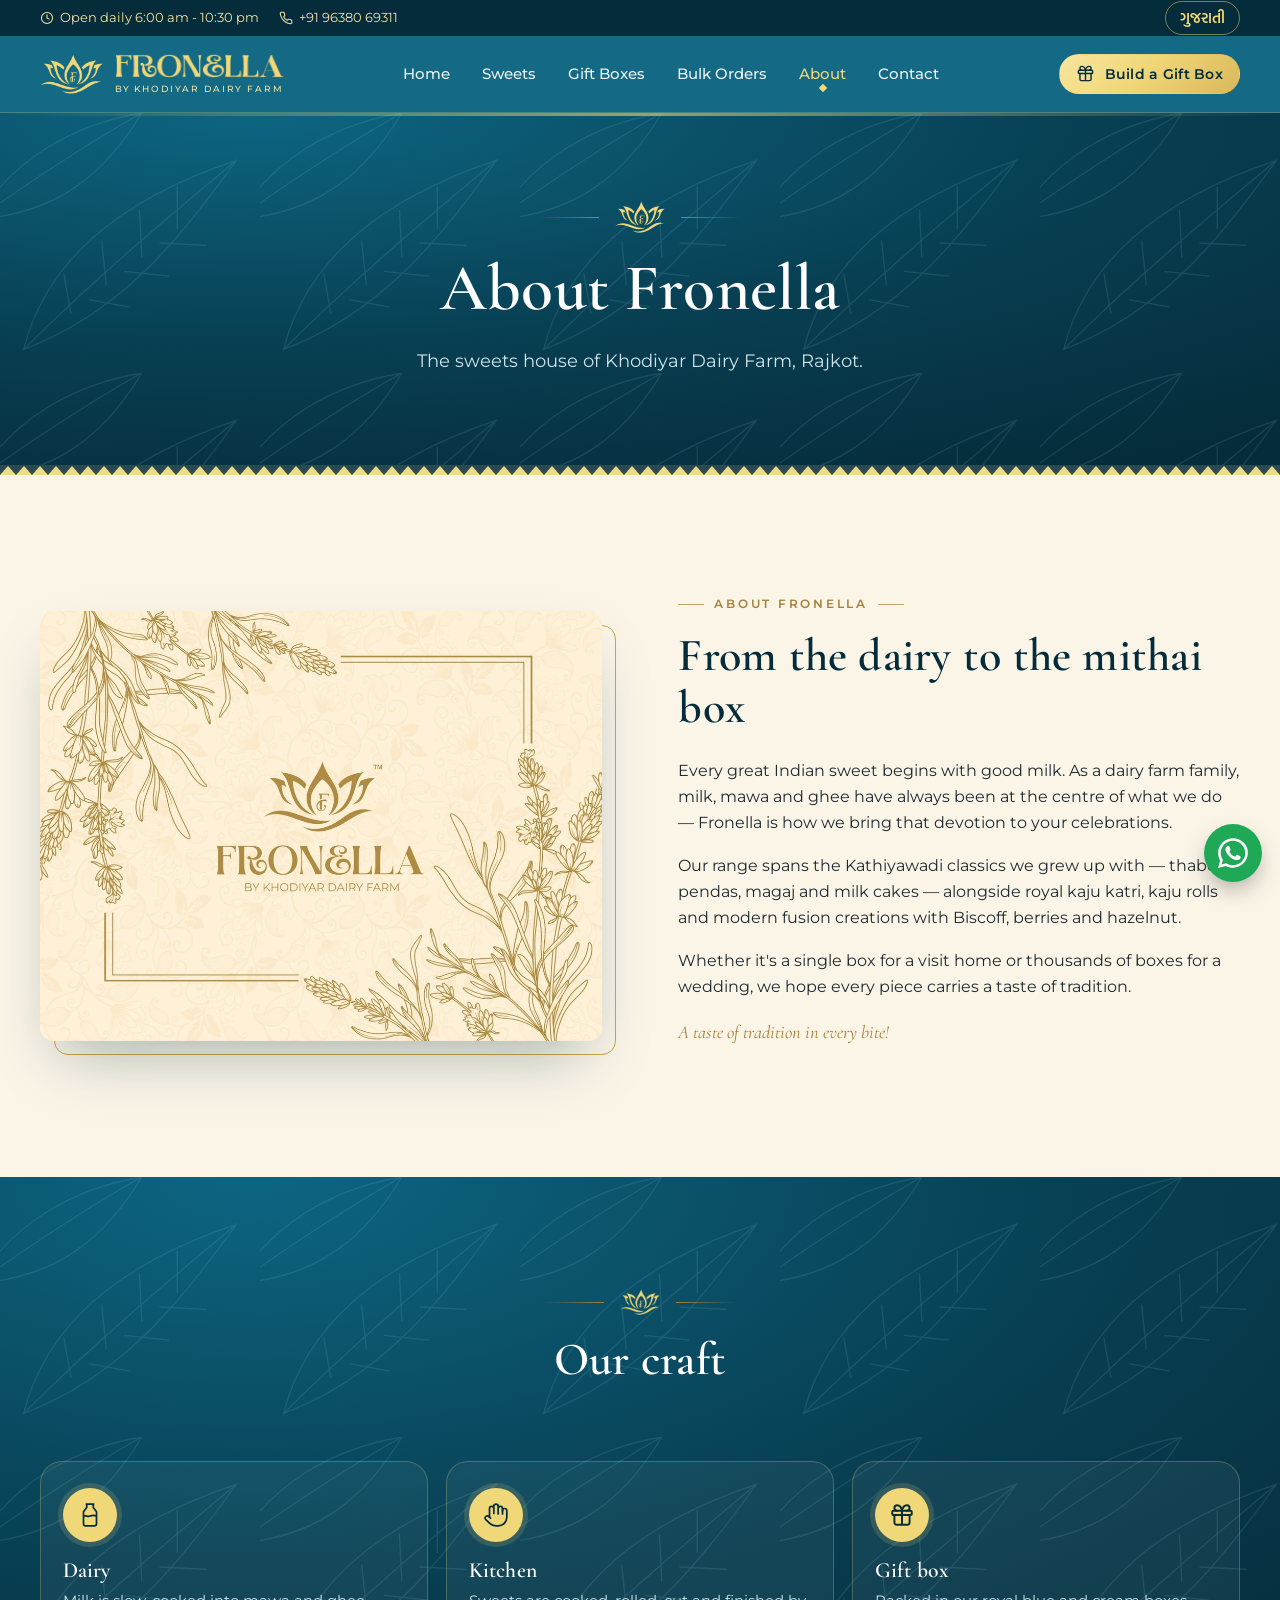
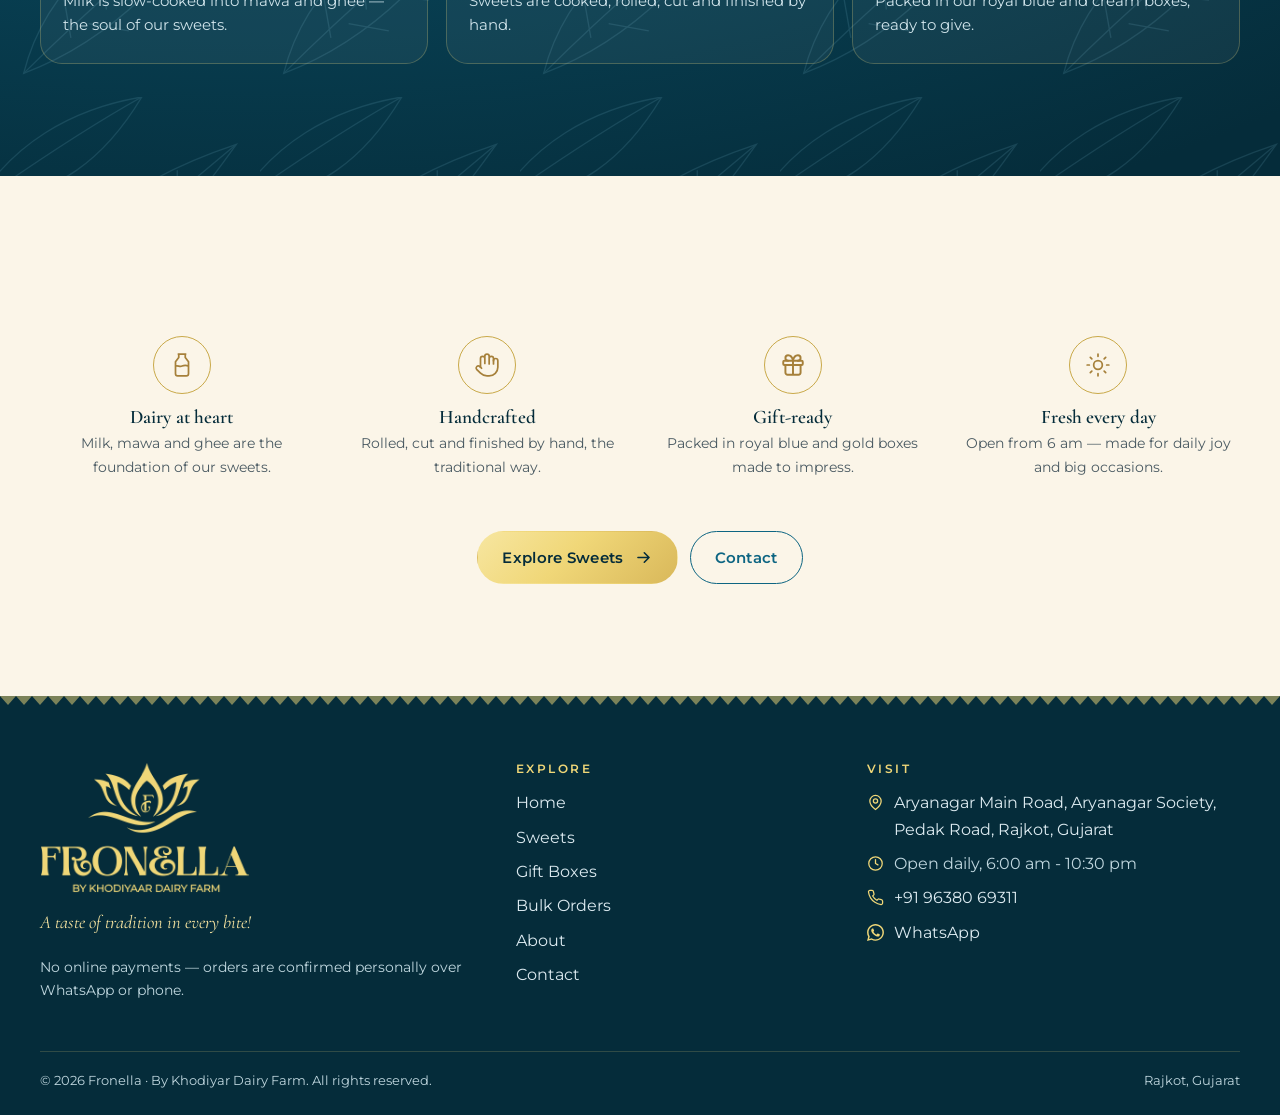
==== commit f67d767a: "text changes, old code remove" ====
--- a/about.html
+++ b/about.html
@@ -3,11 +3,11 @@
 <head>
 <meta charset="utf-8">
 <meta name="viewport" content="width=device-width, initial-scale=1">
-<title>About Fronella — By Khodiyaar Dairy Farm</title>
-<meta name="description" content="Fronella is the sweets house of Khodiyaar Dairy Farm in Rajkot, Gujarat.">
+<title>About Fronella — By Khodiyar Dairy Farm</title>
+<meta name="description" content="Fronella is the sweets house of Khodiyar Dairy Farm in Rajkot, Gujarat.">
 <meta name="theme-color" content="#0D6582">
-<meta property="og:title" content="About Fronella — By Khodiyaar Dairy Farm">
-<meta property="og:description" content="Fronella is the sweets house of Khodiyaar Dairy Farm in Rajkot, Gujarat.">
+<meta property="og:title" content="About Fronella — By Khodiyar Dairy Farm">
+<meta property="og:description" content="Fronella is the sweets house of Khodiyar Dairy Farm in Rajkot, Gujarat.">
 <meta property="og:image" content="assets/img/og-image.jpg">
 <meta property="og:type" content="website">
 <link rel="icon" type="image/png" href="assets/img/favicon.png">
@@ -22,7 +22,7 @@
 <div class="topbar">
   <div class="container">
     <div class="tb-left">
-      <span class="tb-hours"><svg viewBox="0 0 24 24" fill="none" stroke="currentColor" stroke-width="1.8" stroke-linecap="round" aria-hidden="true"><circle cx="12" cy="12" r="9.5"/><path d="M12 6.5V12l3.5 2"/></svg><span data-i18n="top.hours">Open daily 6:00 am – 10:30 pm</span></span>
+      <span class="tb-hours"><svg viewBox="0 0 24 24" fill="none" stroke="currentColor" stroke-width="1.8" stroke-linecap="round" aria-hidden="true"><circle cx="12" cy="12" r="9.5"/><path d="M12 6.5V12l3.5 2"/></svg><span data-i18n="top.hours">Open daily 6:00 am - 10:30 pm</span></span>
       <a data-href="tel" href="tel:+919638069311"><svg viewBox="0 0 24 24" fill="none" stroke="currentColor" stroke-width="1.8" stroke-linecap="round" stroke-linejoin="round" aria-hidden="true"><path d="M22 16.9v3a2 2 0 0 1-2.2 2 19.8 19.8 0 0 1-8.6-3.1 19.5 19.5 0 0 1-6-6A19.8 19.8 0 0 1 2.1 4.2 2 2 0 0 1 4.1 2h3a2 2 0 0 1 2 1.7c.1 1 .4 1.9.7 2.8a2 2 0 0 1-.5 2.1L8 9.9a16 16 0 0 0 6 6l1.3-1.3a2 2 0 0 1 2.1-.4c.9.3 1.8.6 2.8.7a2 2 0 0 1 1.7 2z"/></svg><span class="tb-num" data-site="phone">+91 96380 69311</span></a>
     </div>
     <button class="lang-toggle" type="button" data-i18n-aria="lang.label" aria-label="Switch language"><span class="gu-font" data-i18n="lang.switch">ગુજરાતી</span></button>
@@ -32,7 +32,7 @@
   <div class="container nav">
     <a class="brand" href="index.html" aria-label="Fronella — home">
       <img class="lotus" src="assets/img/lotus-gold.png" alt="" width="63" height="40">
-      <span class="brand-text"><img class="wordmark" src="assets/img/wordmark-gold.png" alt="Fronella" width="158" height="24"><small data-site="byline">By Khodiyaar Dairy Farm</small></span>
+      <span class="brand-text"><img class="wordmark" src="assets/img/wordmark-gold.png" alt="Fronella" width="158" height="24"><small data-site="byline">By Khodiyar Dairy Farm</small></span>
     </a>
     <nav aria-label="Main">
       <ul class="nav-links" id="nav-links">
@@ -55,7 +55,7 @@
     <div class="container">
       <div class="divider-lotus"><img src="assets/img/lotus-gold.png" alt="" width="50" height="32"></div>
       <h1 data-i18n="about.title">About Fronella</h1>
-      <p class="lead" data-i18n="about.lead">The sweets house of Khodiyaar Dairy Farm, Rajkot.</p>
+      <p class="lead" data-i18n="about.lead">The sweets house of Khodiyar Dairy Farm, Rajkot.</p>
     </div>
   </section>
   <div class="gold-border" style="background-color:var(--teal-900)"></div>
@@ -103,7 +103,7 @@
   <div class="container">
     <div class="footer-grid">
       <div>
-        <img class="footer-logo" src="assets/img/logo-gold.png" alt="Fronella — By Khodiyaar Dairy Farm" width="210" height="132" loading="lazy">
+        <img class="footer-logo" src="assets/img/logo-gold.png" alt="Fronella — By Khodiyar Dairy Farm" width="210" height="132" loading="lazy">
         <p class="footer-tag" data-i18n="tagline">A taste of tradition in every bite!</p>
         <p style="font-size:.85rem" data-i18n="footer.note">No online payments — orders are confirmed personally over WhatsApp or phone.</p>
       </div>
@@ -122,14 +122,14 @@
         <h4 data-i18n="footer.visit">Visit</h4>
         <ul class="footer-contact">
           <li><svg viewBox="0 0 24 24" fill="none" stroke="currentColor" stroke-width="1.8" stroke-linecap="round" stroke-linejoin="round" aria-hidden="true"><path d="M20 10c0 6-8 12-8 12s-8-6-8-12a8 8 0 0 1 16 0z"/><circle cx="12" cy="10" r="3"/></svg><a data-href="map" href="#" target="_blank" rel="noopener"><span data-site="address">Aryanagar Main Road, Aryanagar Society, Pedak Road, Rajkot, Gujarat</span></a></li>
-          <li><svg viewBox="0 0 24 24" fill="none" stroke="currentColor" stroke-width="1.8" stroke-linecap="round" aria-hidden="true"><circle cx="12" cy="12" r="9.5"/><path d="M12 6.5V12l3.5 2"/></svg><span data-site="hours">Open daily, 6:00 am – 10:30 pm</span></li>
+          <li><svg viewBox="0 0 24 24" fill="none" stroke="currentColor" stroke-width="1.8" stroke-linecap="round" aria-hidden="true"><circle cx="12" cy="12" r="9.5"/><path d="M12 6.5V12l3.5 2"/></svg><span data-site="hours">Open daily, 6:00 am - 10:30 pm</span></li>
           <li><svg viewBox="0 0 24 24" fill="none" stroke="currentColor" stroke-width="1.8" stroke-linecap="round" stroke-linejoin="round" aria-hidden="true"><path d="M22 16.9v3a2 2 0 0 1-2.2 2 19.8 19.8 0 0 1-8.6-3.1 19.5 19.5 0 0 1-6-6A19.8 19.8 0 0 1 2.1 4.2 2 2 0 0 1 4.1 2h3a2 2 0 0 1 2 1.7c.1 1 .4 1.9.7 2.8a2 2 0 0 1-.5 2.1L8 9.9a16 16 0 0 0 6 6l1.3-1.3a2 2 0 0 1 2.1-.4c.9.3 1.8.6 2.8.7a2 2 0 0 1 1.7 2z"/></svg><a data-href="tel" href="tel:+919638069311"><span data-site="phone">+91 96380 69311</span></a></li>
           <li><svg viewBox="0 0 24 24" fill="currentColor" aria-hidden="true"><path d="M17.5 14.4c-.3-.1-1.8-.9-2-1-.3-.1-.5-.1-.7.1-.2.3-.8 1-.9 1.2-.2.2-.3.2-.6.1-.3-.1-1.3-.5-2.4-1.5-.9-.8-1.5-1.8-1.7-2.1-.2-.3 0-.5.1-.6l.4-.5c.2-.2.2-.3.3-.5.1-.2 0-.4 0-.5l-.9-2.2c-.2-.6-.5-.5-.7-.5h-.6c-.2 0-.5.1-.8.4-.3.3-1 1-1 2.5s1.1 2.9 1.2 3.1c.1.2 2.1 3.2 5.1 4.5.7.3 1.3.5 1.7.6.7.2 1.4.2 1.9.1.6-.1 1.8-.7 2-1.4.2-.7.2-1.3.2-1.4-.1-.1-.3-.2-.6-.3zM12 21.8c-1.8 0-3.5-.5-5-1.4l-.4-.2-3.7 1 1-3.6-.2-.4C2.7 15.6 2.2 13.8 2.2 12 2.2 6.6 6.6 2.2 12 2.2c2.6 0 5.1 1 6.9 2.9 1.8 1.8 2.9 4.3 2.9 6.9 0 5.4-4.4 9.8-9.8 9.8zm8.4-18.2C18.1 1.3 15.2.1 12 .1 5.5.1.1 5.4.1 12c0 2.1.5 4.1 1.6 5.9L0 24l6.3-1.7c1.7.9 3.7 1.4 5.7 1.4 6.6 0 11.9-5.3 11.9-11.9 0-3.2-1.2-6.2-3.5-8.4z"/></svg><a data-href="wa" href="https://wa.me/919638069311" target="_blank" rel="noopener">WhatsApp</a></li>
         </ul>
       </div>
     </div>
     <div class="footer-bottom">
-      <span>© <span id="year">2026</span> Fronella · <span data-site="byline">By Khodiyaar Dairy Farm</span>. <span data-i18n="footer.rights">All rights reserved.</span></span>
+      <span>© <span id="year">2026</span> Fronella · <span data-site="byline">By Khodiyar Dairy Farm</span>. <span data-i18n="footer.rights">All rights reserved.</span></span>
       <span>Rajkot, Gujarat</span>
     </div>
   </div>
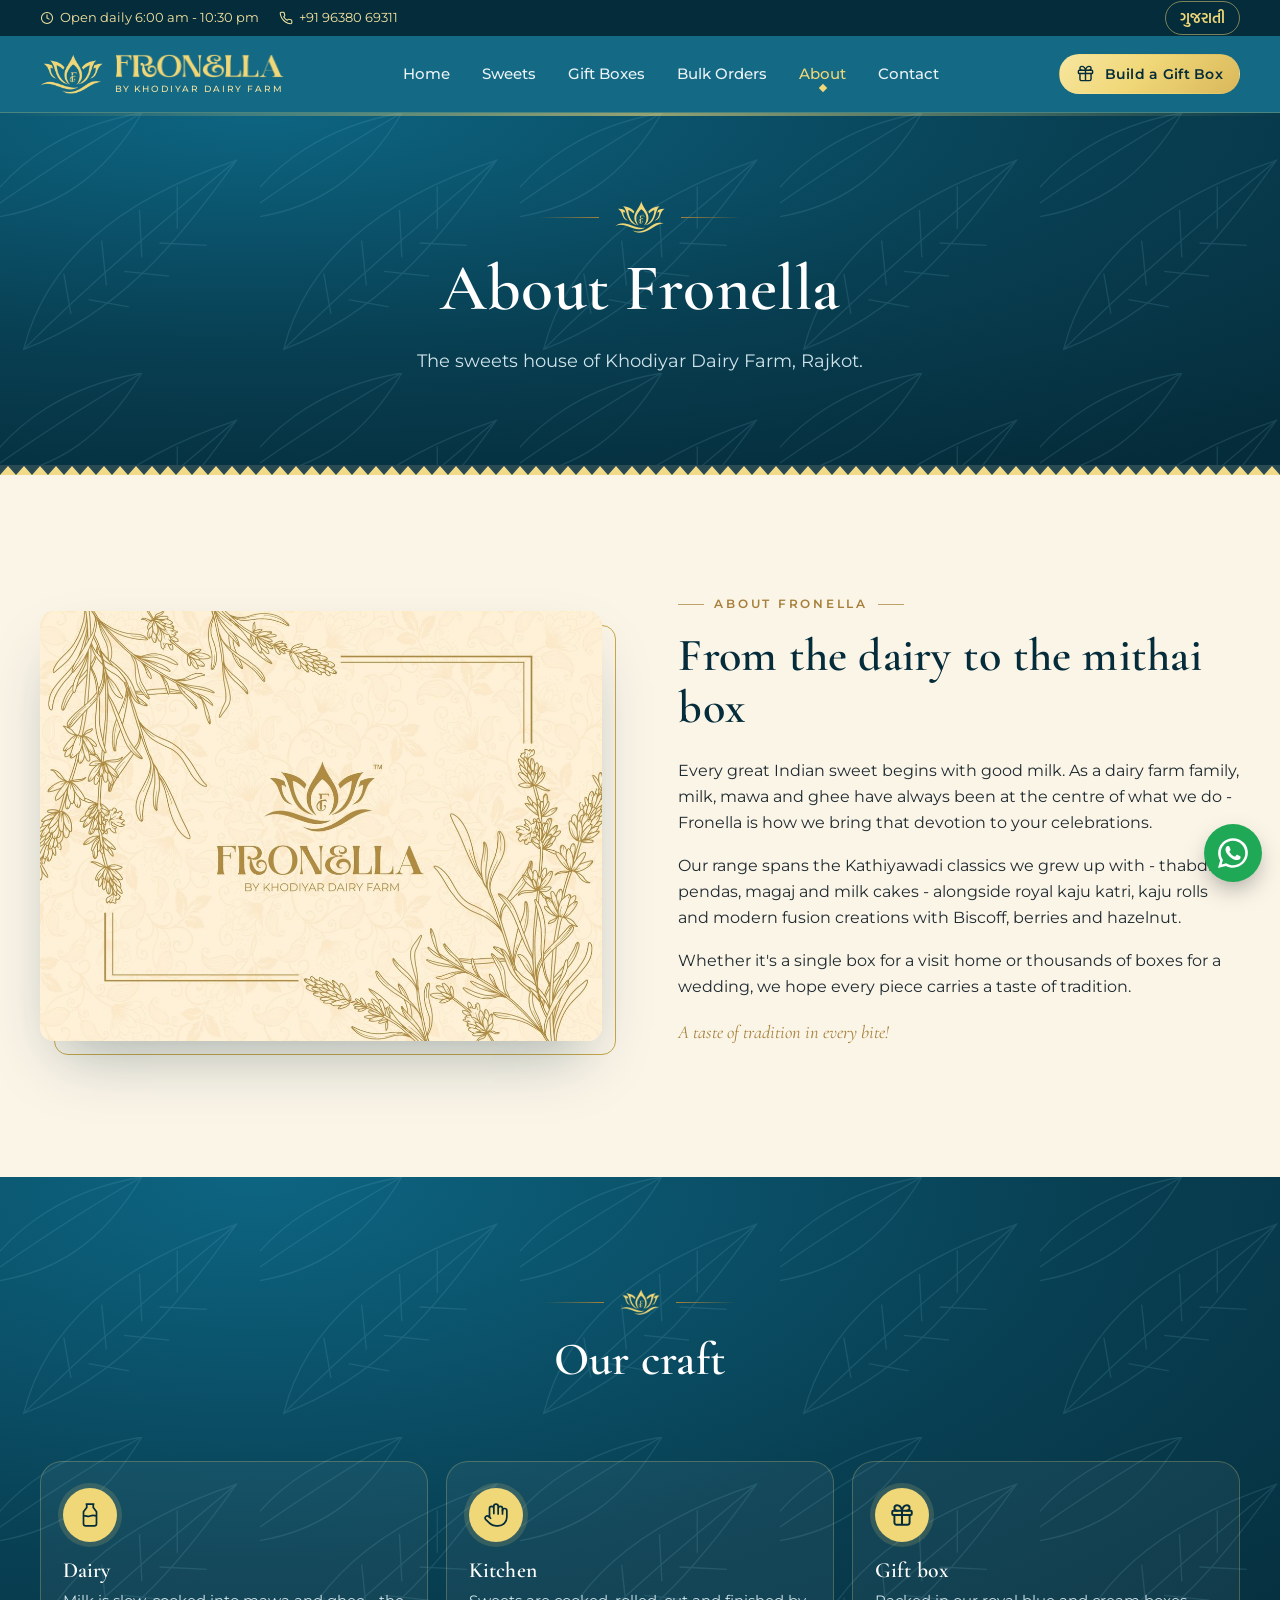
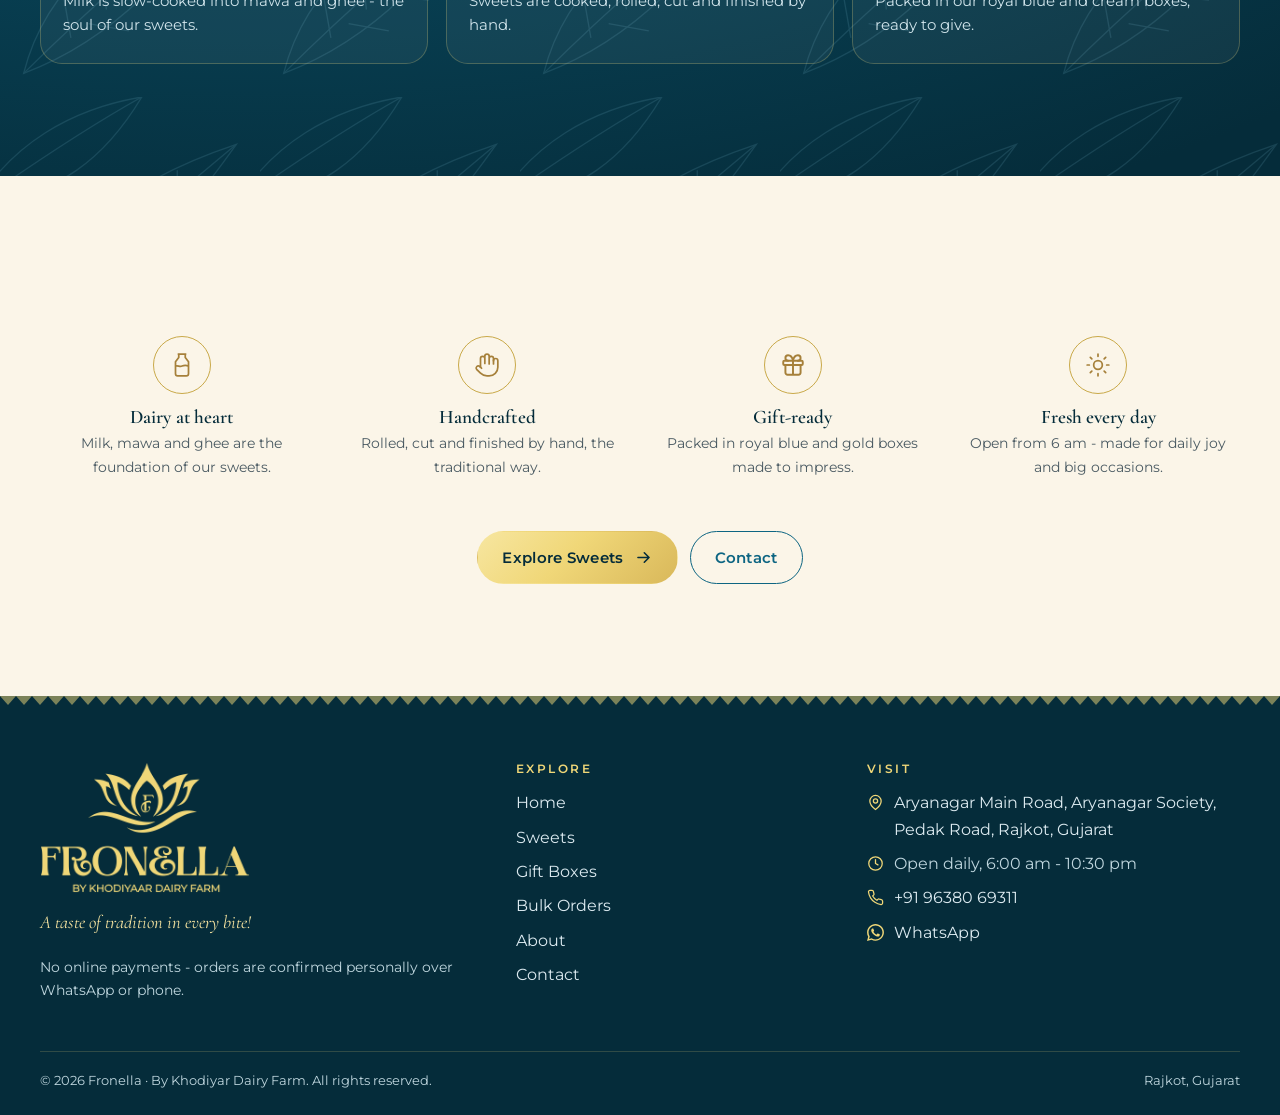
==== commit dbe7da65: "format files, update per peice weight" ====
--- a/about.html
+++ b/about.html
@@ -3,10 +3,10 @@
 <head>
 <meta charset="utf-8">
 <meta name="viewport" content="width=device-width, initial-scale=1">
-<title>About Fronella — By Khodiyar Dairy Farm</title>
+<title>About Fronella - By Khodiyar Dairy Farm</title>
 <meta name="description" content="Fronella is the sweets house of Khodiyar Dairy Farm in Rajkot, Gujarat.">
 <meta name="theme-color" content="#0D6582">
-<meta property="og:title" content="About Fronella — By Khodiyar Dairy Farm">
+<meta property="og:title" content="About Fronella - By Khodiyar Dairy Farm">
 <meta property="og:description" content="Fronella is the sweets house of Khodiyar Dairy Farm in Rajkot, Gujarat.">
 <meta property="og:image" content="assets/img/og-image.jpg">
 <meta property="og:type" content="website">
@@ -30,7 +30,7 @@
 </div>
 <header class="site-header">
   <div class="container nav">
-    <a class="brand" href="index.html" aria-label="Fronella — home">
+    <a class="brand" href="index.html" aria-label="Fronella - home">
       <img class="lotus" src="assets/img/lotus-gold.png" alt="" width="63" height="40">
       <span class="brand-text"><img class="wordmark" src="assets/img/wordmark-gold.png" alt="Fronella" width="158" height="24"><small data-site="byline">By Khodiyar Dairy Farm</small></span>
     </a>
@@ -88,7 +88,7 @@
         <div class="value reveal"><span class="ic"><svg viewBox="0 0 24 24" fill="none" stroke="currentColor" stroke-width="1.6" stroke-linejoin="round" aria-hidden="true"><path d="M8 2h8M9 2v3l-3 4v11a2 2 0 0 0 2 2h8a2 2 0 0 0 2-2V9l-3-4V2"/><path d="M6 13c2-1 4 1 6 0s4-1 6 0"/></svg></span><h3 data-i18n="val.dairy">Dairy at heart</h3><p data-i18n="val.dairy.d">Milk, mawa and ghee are the foundation of our sweets.</p></div>
         <div class="value reveal"><span class="ic"><svg viewBox="0 0 24 24" fill="none" stroke="currentColor" stroke-width="1.6" stroke-linecap="round" stroke-linejoin="round" aria-hidden="true"><path d="M18 11V6a2 2 0 0 0-4 0v5M14 10V4a2 2 0 0 0-4 0v6M10 10.5V6a2 2 0 0 0-4 0v8"/><path d="M18 8a2 2 0 1 1 4 0v6a8 8 0 0 1-8 8h-2c-2.8 0-4.5-.9-6-2.4l-3.6-3.6a2 2 0 0 1 2.8-2.8L7 15"/></svg></span><h3 data-i18n="val.hand">Handcrafted</h3><p data-i18n="val.hand.d">Rolled, cut and finished by hand, the traditional way.</p></div>
         <div class="value reveal"><span class="ic"><svg viewBox="0 0 24 24" fill="none" stroke="currentColor" stroke-width="1.8" stroke-linecap="round" stroke-linejoin="round" aria-hidden="true"><rect x="3" y="8" width="18" height="4" rx="1"/><path d="M12 8v13M19 12v7a2 2 0 0 1-2 2H7a2 2 0 0 1-2-2v-7M7.5 8a2.5 2.5 0 0 1 0-5C11 3 12 8 12 8s1-5 4.5-5a2.5 2.5 0 0 1 0 5"/></svg></span><h3 data-i18n="val.gift">Gift-ready</h3><p data-i18n="val.gift.d">Packed in royal blue and gold boxes made to impress.</p></div>
-        <div class="value reveal"><span class="ic"><svg viewBox="0 0 24 24" fill="none" stroke="currentColor" stroke-width="1.6" stroke-linecap="round" aria-hidden="true"><circle cx="12" cy="12" r="4"/><path d="M12 2v2M12 20v2M4.9 4.9l1.4 1.4M17.7 17.7l1.4 1.4M2 12h2M20 12h2M4.9 19.1l1.4-1.4M17.7 6.3l1.4-1.4"/></svg></span><h3 data-i18n="val.fresh">Fresh every day</h3><p data-i18n="val.fresh.d">Open from 6 am — made for daily joy and big occasions.</p></div>
+        <div class="value reveal"><span class="ic"><svg viewBox="0 0 24 24" fill="none" stroke="currentColor" stroke-width="1.6" stroke-linecap="round" aria-hidden="true"><circle cx="12" cy="12" r="4"/><path d="M12 2v2M12 20v2M4.9 4.9l1.4 1.4M17.7 17.7l1.4 1.4M2 12h2M20 12h2M4.9 19.1l1.4-1.4M17.7 6.3l1.4-1.4"/></svg></span><h3 data-i18n="val.fresh">Fresh every day</h3><p data-i18n="val.fresh.d">Open from 6 am - made for daily joy and big occasions.</p></div>
       </div>
       <div class="btn-row" style="justify-content:center;margin-top:44px">
         <a class="btn btn-gold" href="sweets.html"><span data-i18n="cta.explore">Explore Sweets</span><svg viewBox="0 0 24 24" fill="none" stroke="currentColor" stroke-width="2" stroke-linecap="round" stroke-linejoin="round" aria-hidden="true"><path d="M5 12h14M13 6l6 6-6 6"/></svg></a>
@@ -103,9 +103,9 @@
   <div class="container">
     <div class="footer-grid">
       <div>
-        <img class="footer-logo" src="assets/img/logo-gold.png" alt="Fronella — By Khodiyar Dairy Farm" width="210" height="132" loading="lazy">
+        <img class="footer-logo" src="assets/img/logo-gold.png" alt="Fronella - By Khodiyar Dairy Farm" width="210" height="132" loading="lazy">
         <p class="footer-tag" data-i18n="tagline">A taste of tradition in every bite!</p>
-        <p style="font-size:.85rem" data-i18n="footer.note">No online payments — orders are confirmed personally over WhatsApp or phone.</p>
+        <p style="font-size:.85rem" data-i18n="footer.note">No online payments - orders are confirmed personally over WhatsApp or phone.</p>
       </div>
       <div>
         <h4 data-i18n="footer.explore">Explore</h4>
--- a/assets/css/style.css
+++ b/assets/css/style.css
@@ -1,5 +1,5 @@
 /* =====================================================================
-   FRONELLA — Royal Modern stylesheet
+   FRONELLA - Royal Modern stylesheet
    Primary #0D6582 · Secondary #F0D778
    ===================================================================== */
 :root {
